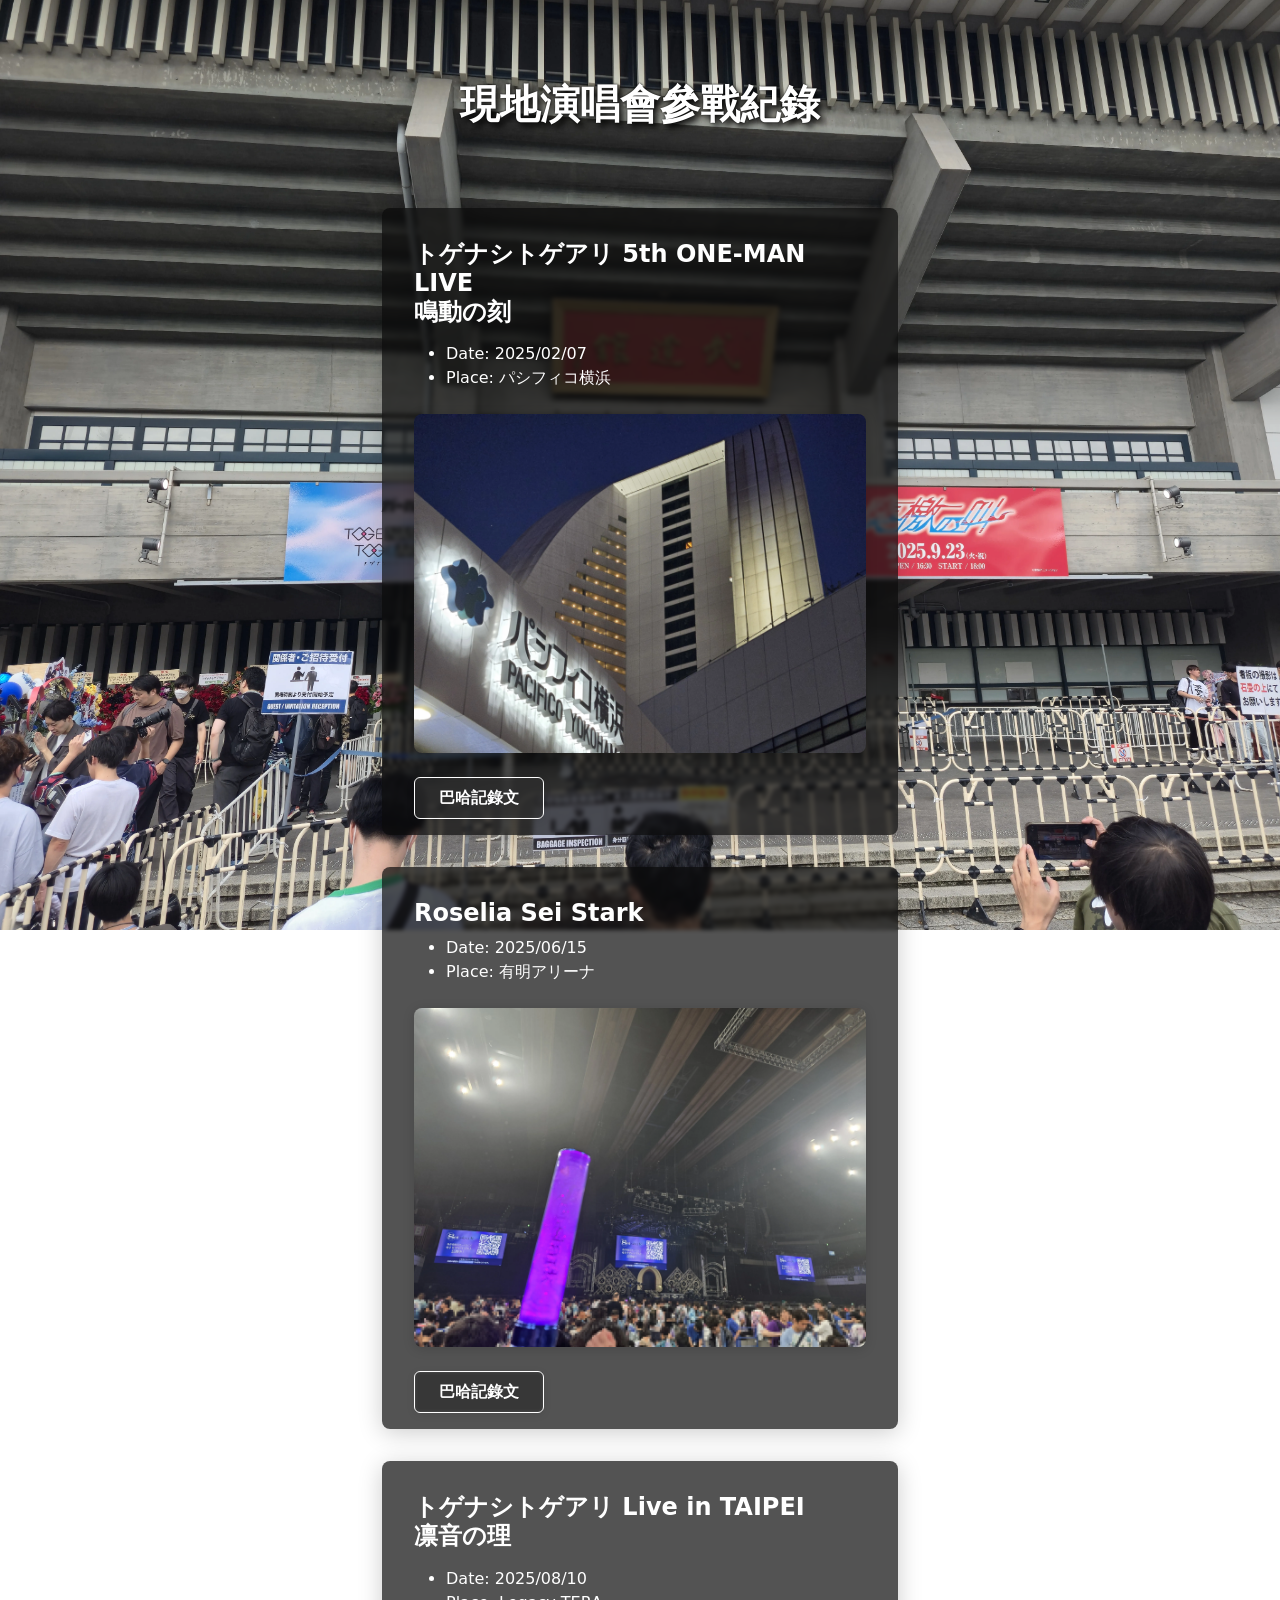
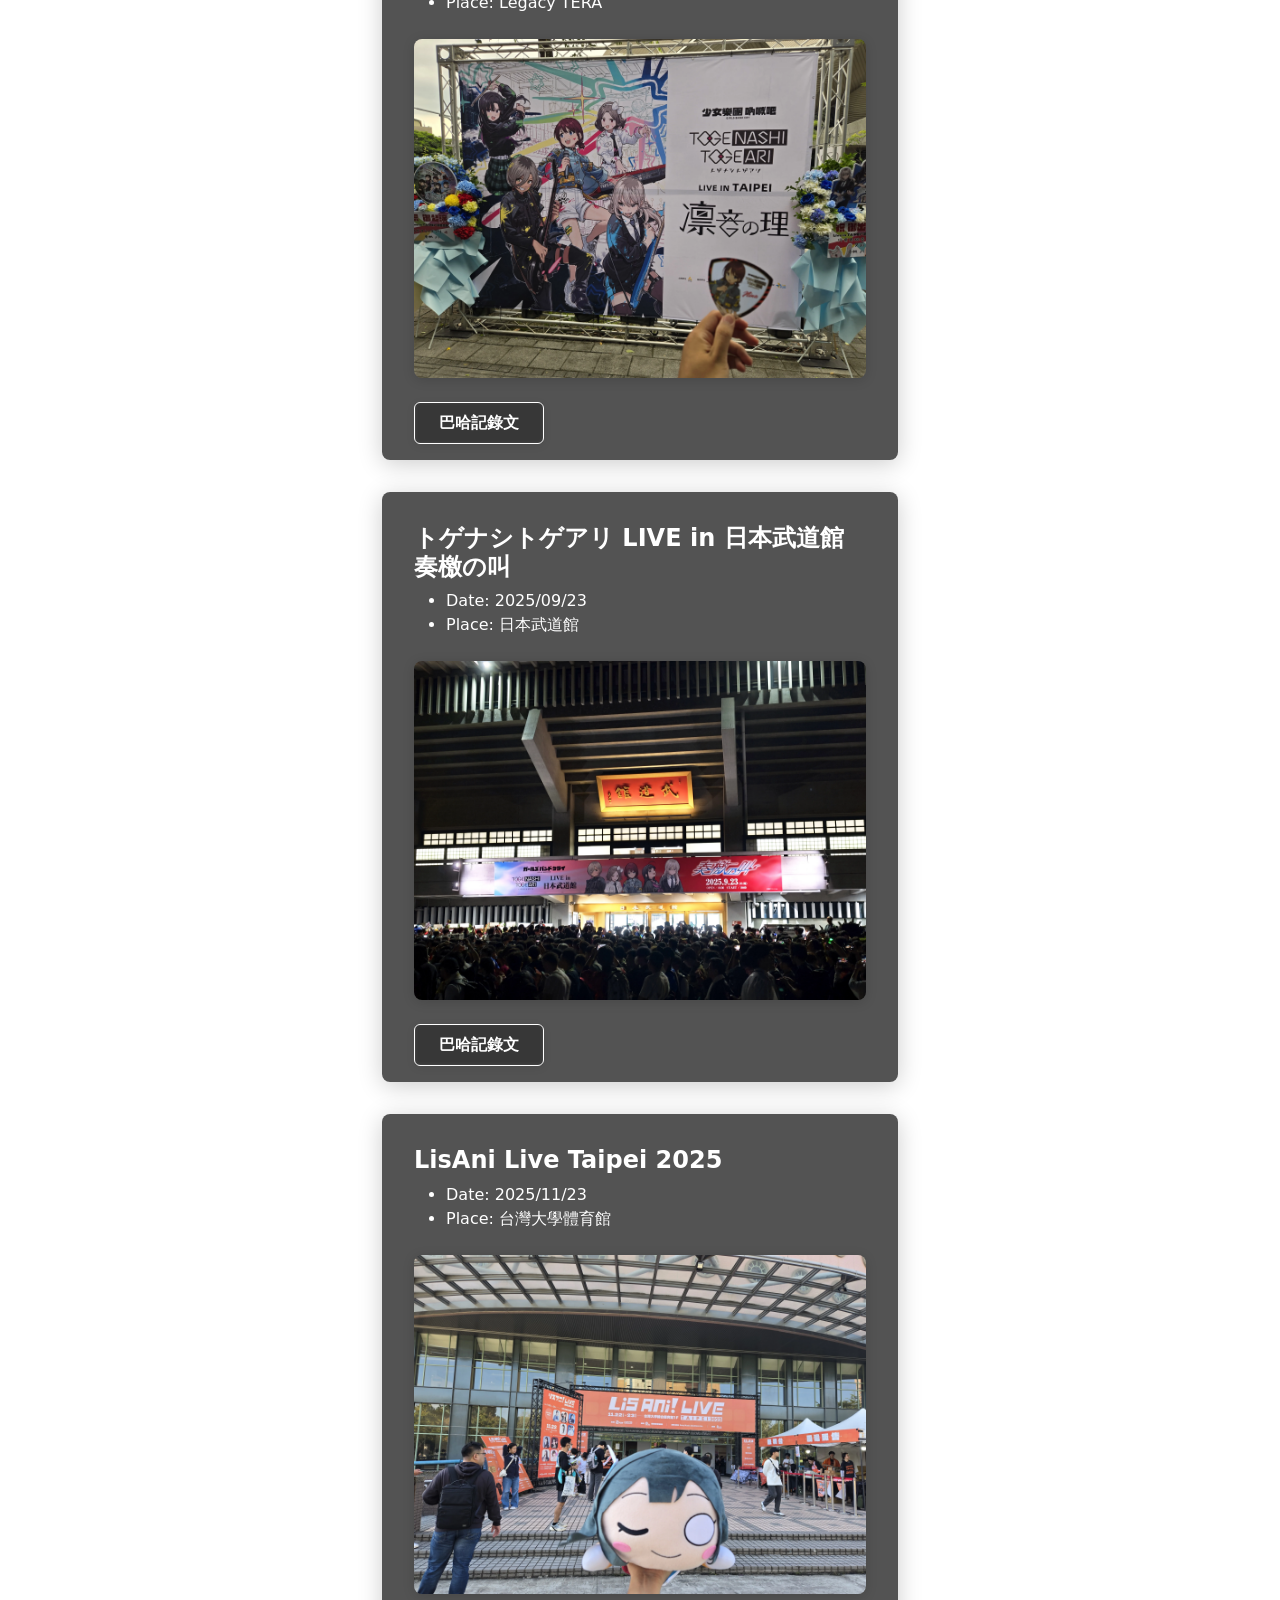
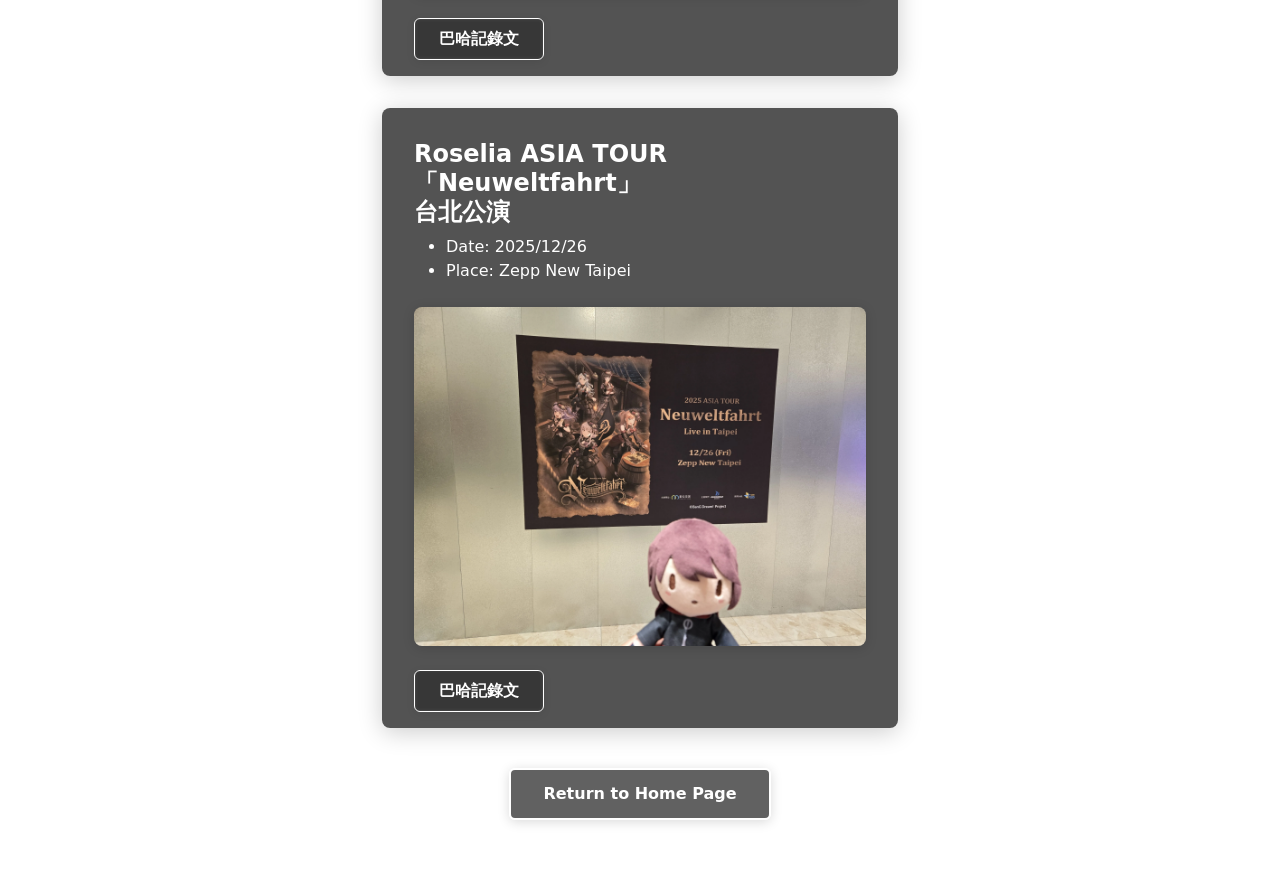
==== docs/live.html @ 4ce4edcc "Update Roselia Live" ====
<!doctype html>
<html lang="zh-Hant">
<head>
  <meta charset="utf-8">
  <meta name="viewport" content="width=device-width, initial-scale=1">
  <title>現地演唱會｜冠位非洲人</title>
  <link href="https://cdn.jsdelivr.net/npm/bootstrap@5.3.3/dist/css/bootstrap.min.css" rel="stylesheet">
  <link rel="stylesheet" href="https://cdn.jsdelivr.net/npm/bootstrap-icons@1.11.3/font/bootstrap-icons.min.css">
  <style>
    body {
      background-image: url('/assets/live_bg.webp');
      background-size: cover;
      background-position: center;
      background-repeat: no-repeat;
      background-attachment: fixed;
      min-height: 100vh;
    }
    .general-block {
      background: rgba(10,10,10,0.7);
      color: #fff;
      border-radius: 0.5rem;
      box-shadow: 0 4px 24px rgba(0,0,0,0.2);
      margin-bottom: 2rem;
      padding: 2rem 2rem 1rem 2rem;
      backdrop-filter: blur(2px);
    }
    .profile-block {
      background: rgba(30,30,30,0);
      color: #fff;
      border-radius: 1.5rem;
      box-shadow: 0 4px 24px rgba(0,0,0,0);
      margin-bottom: 2rem;
      padding: 2rem 1.5rem;
      backdrop-filter: blur(0px);
    }
    .profile-block * {
      font-weight: bold !important;
      text-shadow: 4px 4px 6px #000, 0 0 2px #000;
    }
  </style>
</head>
<body>
  <div class="container py-5" style="max-width: 540px;">
    <!-- Intro Block -->
    <div class="profile-block text-center">
      <h1 class="h1 mb-3">現地演唱會參戰紀錄</h1>
    </div>
    <!-- Activities Block 01 -->
    <div class="general-block">
      <h2 class="h4 fw-bold">トゲナシトゲアリ 5th ONE-MAN LIVE<p>鳴動の刻</p></h2>
      <ul>
        <li>Date: 2025/02/07</li>
        <li>Place: パシフィコ横浜</li>
      </ul>
      <div style="text-align:center; margin: 1.5rem 0;">
        <img src="/assets/live_pics/01.webp" alt="現地照片" style="max-width:100%; border-radius:0.5rem; box-shadow:0 2px 12px rgba(0,0,0,0.15);">
      </div>
      <a href="https://home.gamer.com.tw/artwork.php?sn=6076260" class="btn btn-outline-light" style="background:rgba(255,255,255,0.1);border:1.5px solid #fff;color:#fff;font-weight:bold;backdrop-filter:blur(2px);box-shadow:0 2px 8px rgba(0,0,0,0.08);padding:0.5rem 1.5rem;transition:background 0.2s;">
        巴哈記錄文
      </a>
    </div>
    <!-- Activities Block 02 -->
    <div class="general-block">
      <h2 class="h4 fw-bold">Roselia Sei Stark</h2>
      <ul>
        <li>Date: 2025/06/15</li>
        <li>Place: 有明アリーナ</li>
      </ul>
      <div style="text-align:center; margin: 1.5rem 0;">
        <img src="/assets/live_pics/02.webp" alt="現地照片" style="max-width:100%; border-radius:0.5rem; box-shadow:0 2px 12px rgba(0,0,0,0.15);">
      </div>
      <a href="https://home.gamer.com.tw/artwork.php?sn=6162069" class="btn btn-outline-light" style="background:rgba(255,255,255,0.1);border:1.5px solid #fff;color:#fff;font-weight:bold;backdrop-filter:blur(2px);box-shadow:0 2px 8px rgba(0,0,0,0.08);padding:0.5rem 1.5rem;transition:background 0.2s;">
        巴哈記錄文
      </a>
    </div>
    <!-- Activities Block 03 -->
    <div class="general-block">
      <h2 class="h4 fw-bold">トゲナシトゲアリ Live in TAIPEI<p>凛音の理</p></h2>
      <ul>
        <li>Date: 2025/08/10</li>
        <li>Place: Legacy TERA</li>
      </ul>
      <div style="text-align:center; margin: 1.5rem 0;">
        <img src="/assets/live_pics/03.webp" alt="現地照片" style="max-width:100%; border-radius:0.5rem; box-shadow:0 2px 12px rgba(0,0,0,0.15);">
      </div>
      <a href="https://home.gamer.com.tw/artwork.php?sn=6192282" class="btn btn-outline-light" style="background:rgba(255,255,255,0.1);border:1.5px solid #fff;color:#fff;font-weight:bold;backdrop-filter:blur(2px);box-shadow:0 2px 8px rgba(0,0,0,0.08);padding:0.5rem 1.5rem;transition:background 0.2s;">
        巴哈記錄文
      </a>
    </div>
    <!-- Activities Block 04 -->
    <div class="general-block">
      <h2 class="h4 fw-bold">トゲナシトゲアリ LIVE in 日本武道館<br>奏檄の叫</h2>
      <ul>
        <li>Date: 2025/09/23</li>
        <li>Place: 日本武道館</li>
      </ul>
      <div style="text-align:center; margin: 1.5rem 0;">
        <img src="/assets/live_pics/04_2.webp" alt="現地照片" style="max-width:100%; border-radius:0.5rem; box-shadow:0 2px 12px rgba(0,0,0,0.15);">
      </div>
      <a href="https://home.gamer.com.tw/artwork.php?sn=6216507" class="btn btn-outline-light" style="background:rgba(255,255,255,0.1);border:1.5px solid #fff;color:#fff;font-weight:bold;backdrop-filter:blur(2px);box-shadow:0 2px 8px rgba(0,0,0,0.08);padding:0.5rem 1.5rem;transition:background 0.2s;">
        巴哈記錄文
      </a>
    </div>
    <!-- Activities Block 05 -->
    <div class="general-block">
      <h2 class="h4 fw-bold">LisAni Live Taipei 2025</h2>
      <ul>
        <li>Date: 2025/11/23</li>
        <li>Place: 台灣大學體育館</li>
      </ul>
      <div style="text-align:center; margin: 1.5rem 0;">
        <img src="/assets/live_pics/05.webp" alt="現地照片" style="max-width:100%; border-radius:0.5rem; box-shadow:0 2px 12px rgba(0,0,0,0.15);">
      </div>
      <a href="https://home.gamer.com.tw/artwork.php?sn=6246304" class="btn btn-outline-light" style="background:rgba(255,255,255,0.1);border:1.5px solid #fff;color:#fff;font-weight:bold;backdrop-filter:blur(2px);box-shadow:0 2px 8px rgba(0,0,0,0.08);padding:0.5rem 1.5rem;transition:background 0.2s;">
        巴哈記錄文
      </a>
    </div>
    <!-- Activities Block 06 -->
    <div class="general-block">
      <h2 class="h4 fw-bold">Roselia ASIA TOUR「Neuweltfahrt」<br>台北公演</h2>
      <ul>
        <li>Date: 2025/12/26</li>
        <li>Place: Zepp New Taipei</li>
      </ul>
      <div style="text-align:center; margin: 1.5rem 0;">
        <img src="/assets/live_pics/06.webp" alt="現地照片" style="max-width:100%; border-radius:0.5rem; box-shadow:0 2px 12px rgba(0,0,0,0.15);">
      </div>
      <a href="https://home.gamer.com.tw/artwork.php?sn=6263611" class="btn btn-outline-light" style="background:rgba(255,255,255,0.1);border:1.5px solid #fff;color:#fff;font-weight:bold;backdrop-filter:blur(2px);box-shadow:0 2px 8px rgba(0,0,0,0.08);padding:0.5rem 1.5rem;transition:background 0.2s;">
        巴哈記錄文
      </a>
    </div>
  <div style="width:100%;display:flex;justify-content:center;margin:2.5rem 0 1.5rem 0;">
    <a href="/index.html" class="btn btn-outline-light fw-bold" style="background:rgba(30,30,30,0.7);border:2px solid #fff;color:#fff;padding:0.75rem 2rem;box-shadow:0 2px 12px rgba(0,0,0,0.15);backdrop-filter:blur(2px);">
      Return to Home Page
    </a>
  </div>
  <script src="https://cdn.jsdelivr.net/npm/bootstrap@5.3.3/dist/js/bootstrap.bundle.min.js"></script>
  <script>
    document.getElementById('y').textContent=new Date().getFullYear()
  </script>
</body>
</html>
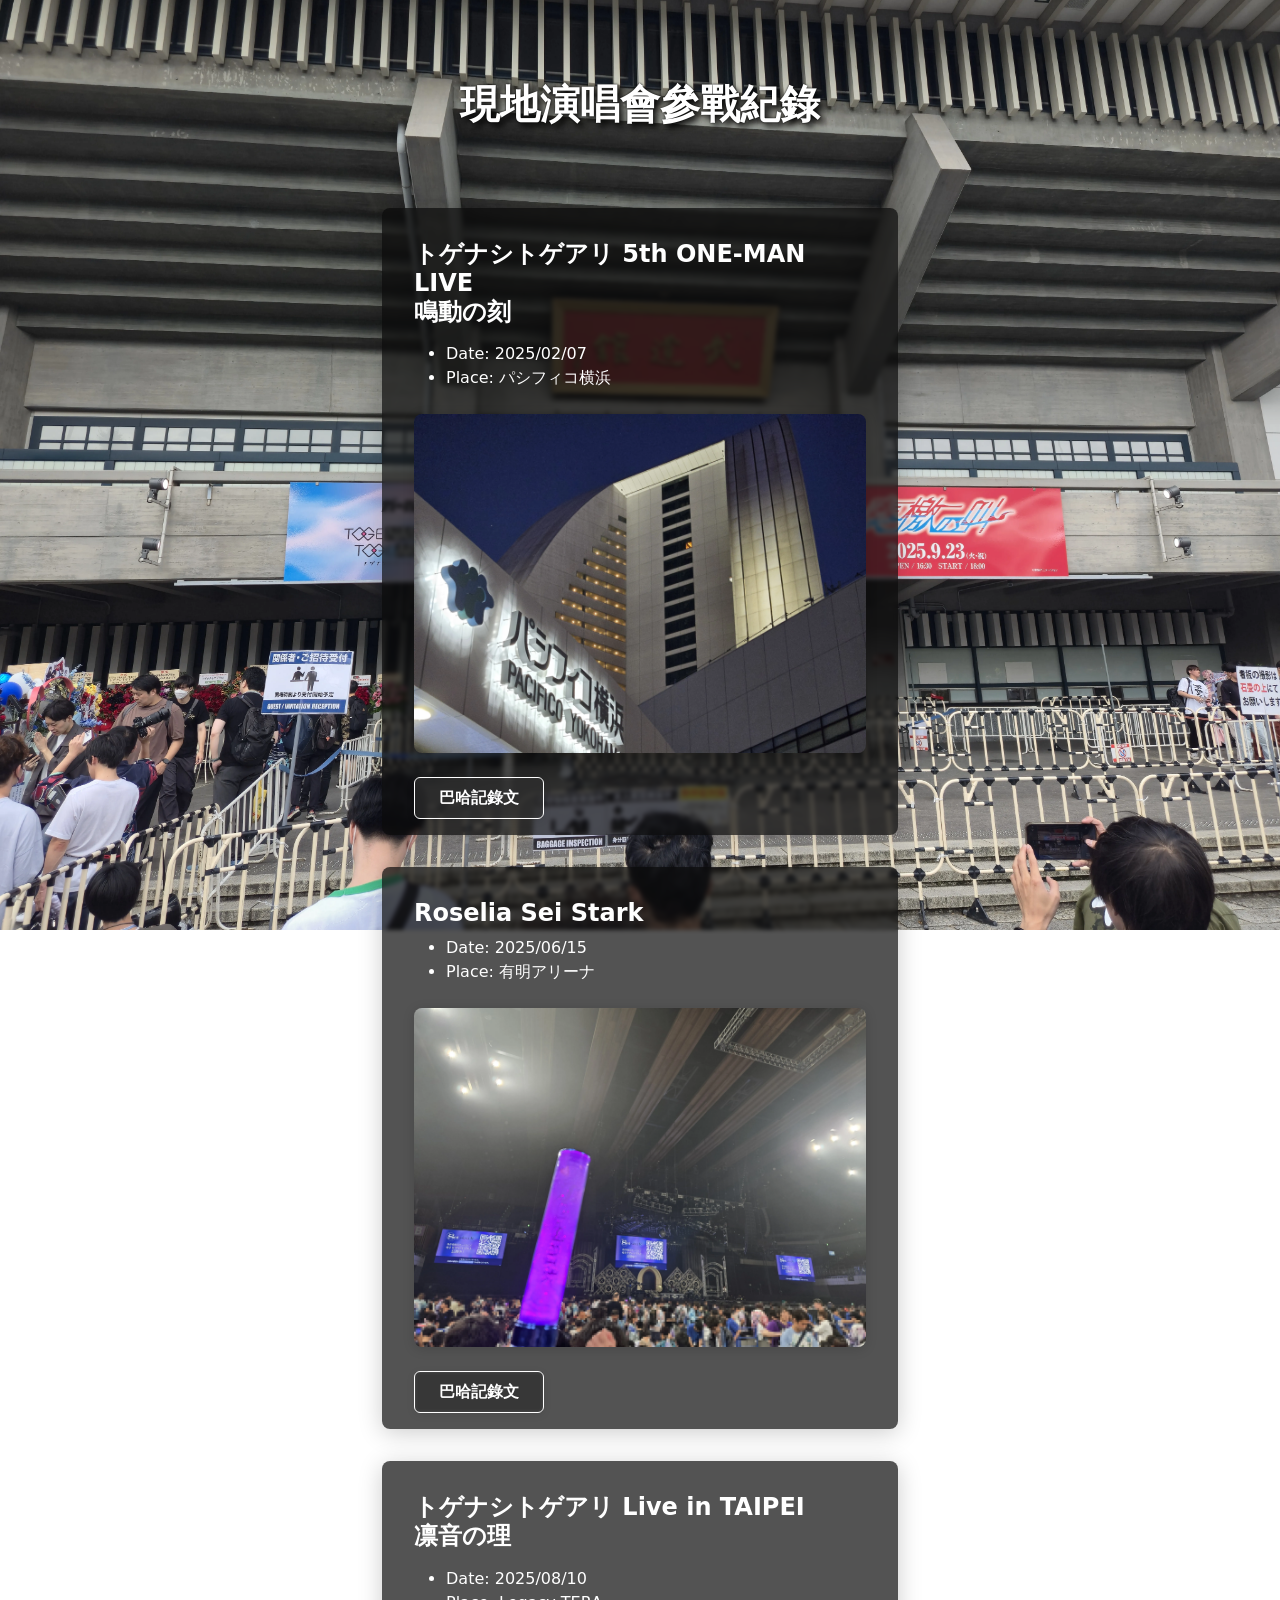
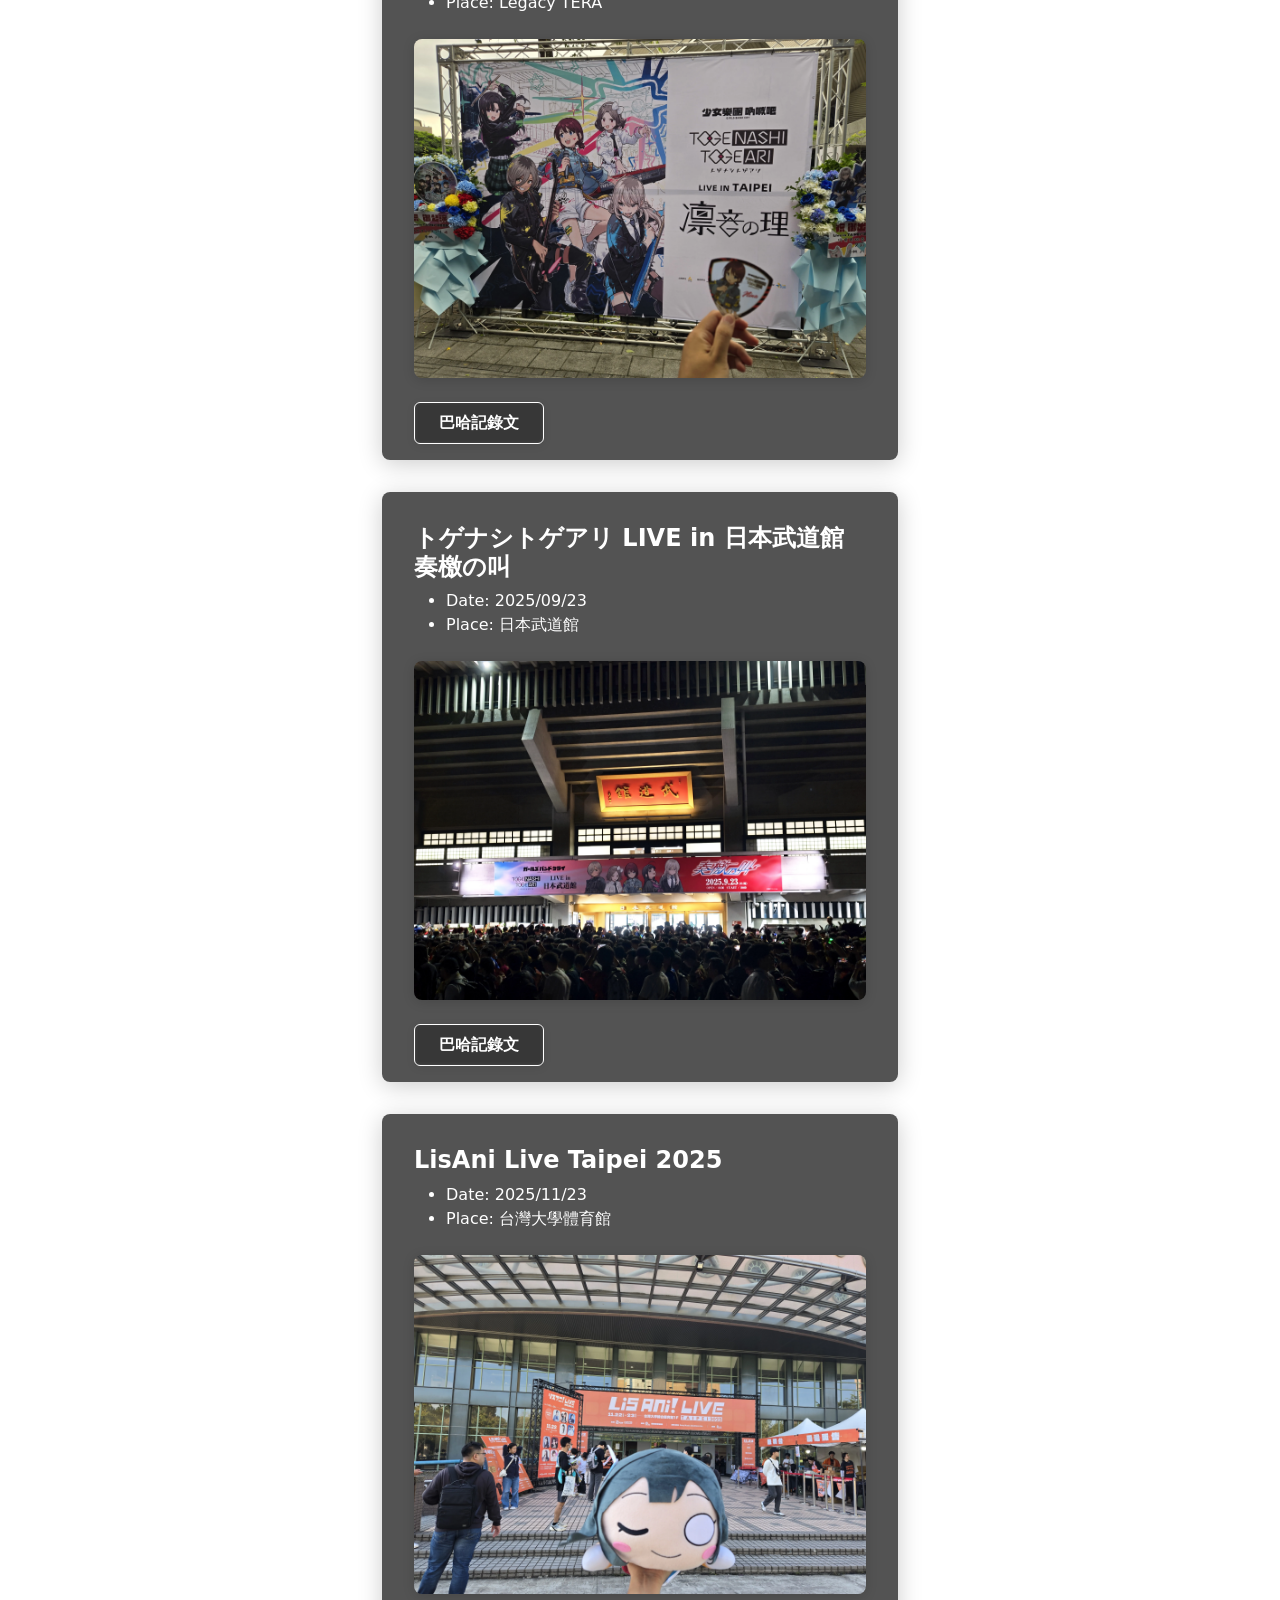
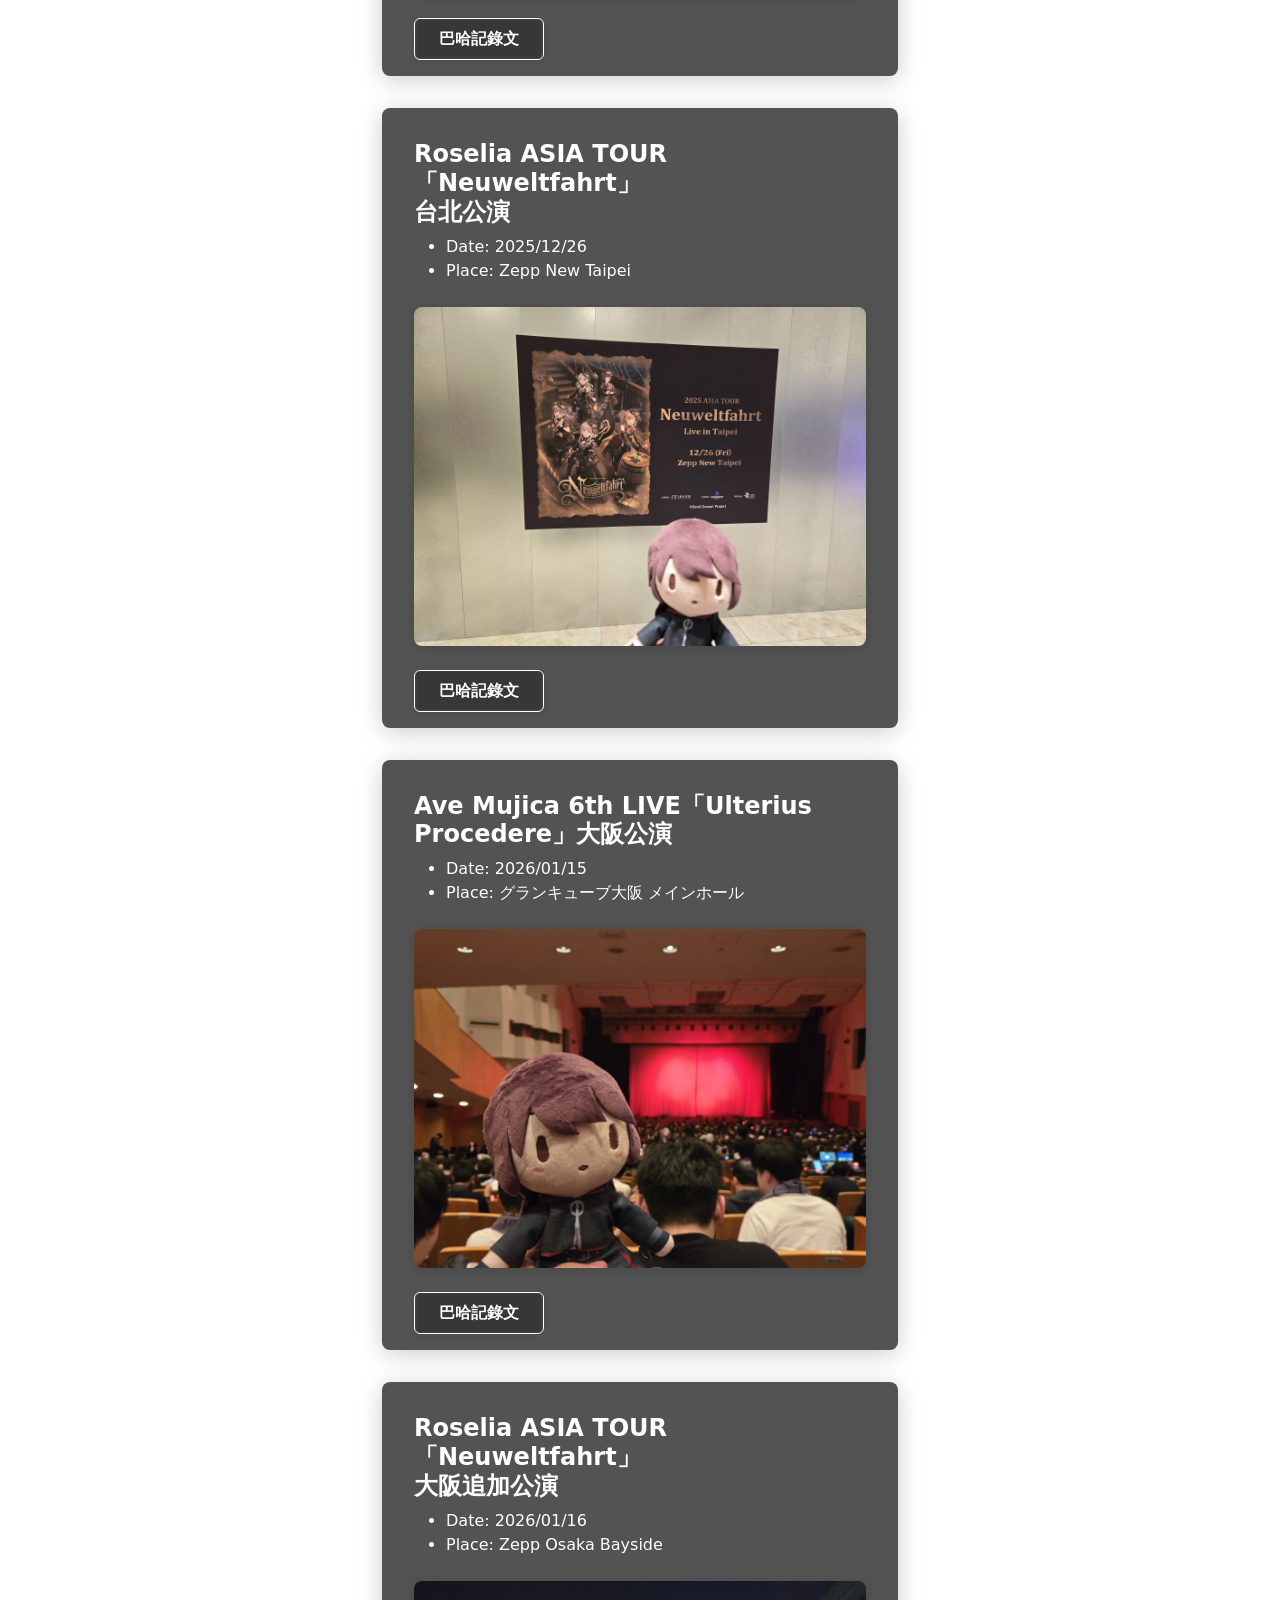
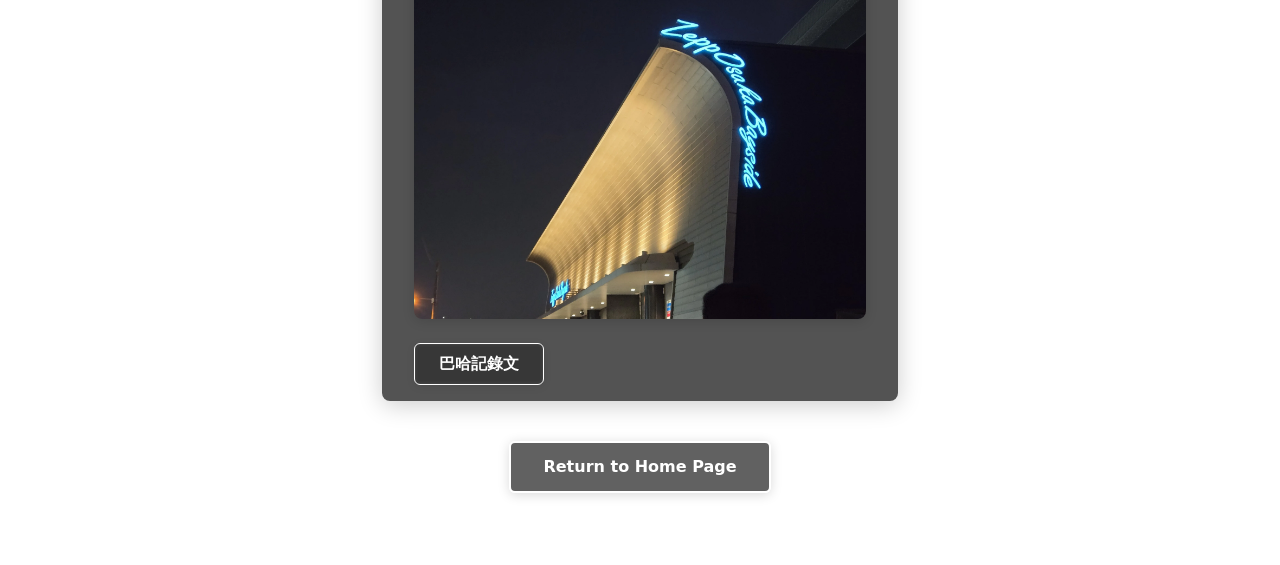
==== commit f3ac2d03: "Upload Lives" ====
--- a/docs/live.html
+++ b/docs/live.html
@@ -129,6 +129,34 @@
         巴哈記錄文
       </a>
     </div>
+    <!-- Activities Block 07 -->
+    <div class="general-block">
+      <h2 class="h4 fw-bold">Ave Mujica 6th LIVE「Ulterius Procedere」大阪公演</h2>
+      <ul>
+        <li>Date: 2026/01/15</li>
+        <li>Place: グランキューブ大阪 メインホール</li>
+      </ul>
+      <div style="text-align:center; margin: 1.5rem 0;">
+        <img src="/assets/live_pics/07.webp" alt="現地照片" style="max-width:100%; border-radius:0.5rem; box-shadow:0 2px 12px rgba(0,0,0,0.15);">
+      </div>
+      <a href="https://home.gamer.com.tw/artwork.php?sn=6276551" class="btn btn-outline-light" style="background:rgba(255,255,255,0.1);border:1.5px solid #fff;color:#fff;font-weight:bold;backdrop-filter:blur(2px);box-shadow:0 2px 8px rgba(0,0,0,0.08);padding:0.5rem 1.5rem;transition:background 0.2s;">
+        巴哈記錄文
+      </a>
+    </div>
+    <!-- Activities Block 08 -->
+    <div class="general-block">
+      <h2 class="h4 fw-bold">Roselia ASIA TOUR「Neuweltfahrt」<br>大阪追加公演</h2>
+      <ul>
+        <li>Date: 2026/01/16</li>
+        <li>Place: Zepp Osaka Bayside</li>
+      </ul>
+      <div style="text-align:center; margin: 1.5rem 0;">
+        <img src="/assets/live_pics/08.webp" alt="現地照片" style="max-width:100%; border-radius:0.5rem; box-shadow:0 2px 12px rgba(0,0,0,0.15);">
+      </div>
+      <a href="https://home.gamer.com.tw/artwork.php?sn=6277284" class="btn btn-outline-light" style="background:rgba(255,255,255,0.1);border:1.5px solid #fff;color:#fff;font-weight:bold;backdrop-filter:blur(2px);box-shadow:0 2px 8px rgba(0,0,0,0.08);padding:0.5rem 1.5rem;transition:background 0.2s;">
+        巴哈記錄文
+      </a>
+    </div>
   <div style="width:100%;display:flex;justify-content:center;margin:2.5rem 0 1.5rem 0;">
     <a href="/index.html" class="btn btn-outline-light fw-bold" style="background:rgba(30,30,30,0.7);border:2px solid #fff;color:#fff;padding:0.75rem 2rem;box-shadow:0 2px 12px rgba(0,0,0,0.15);backdrop-filter:blur(2px);">
       Return to Home Page
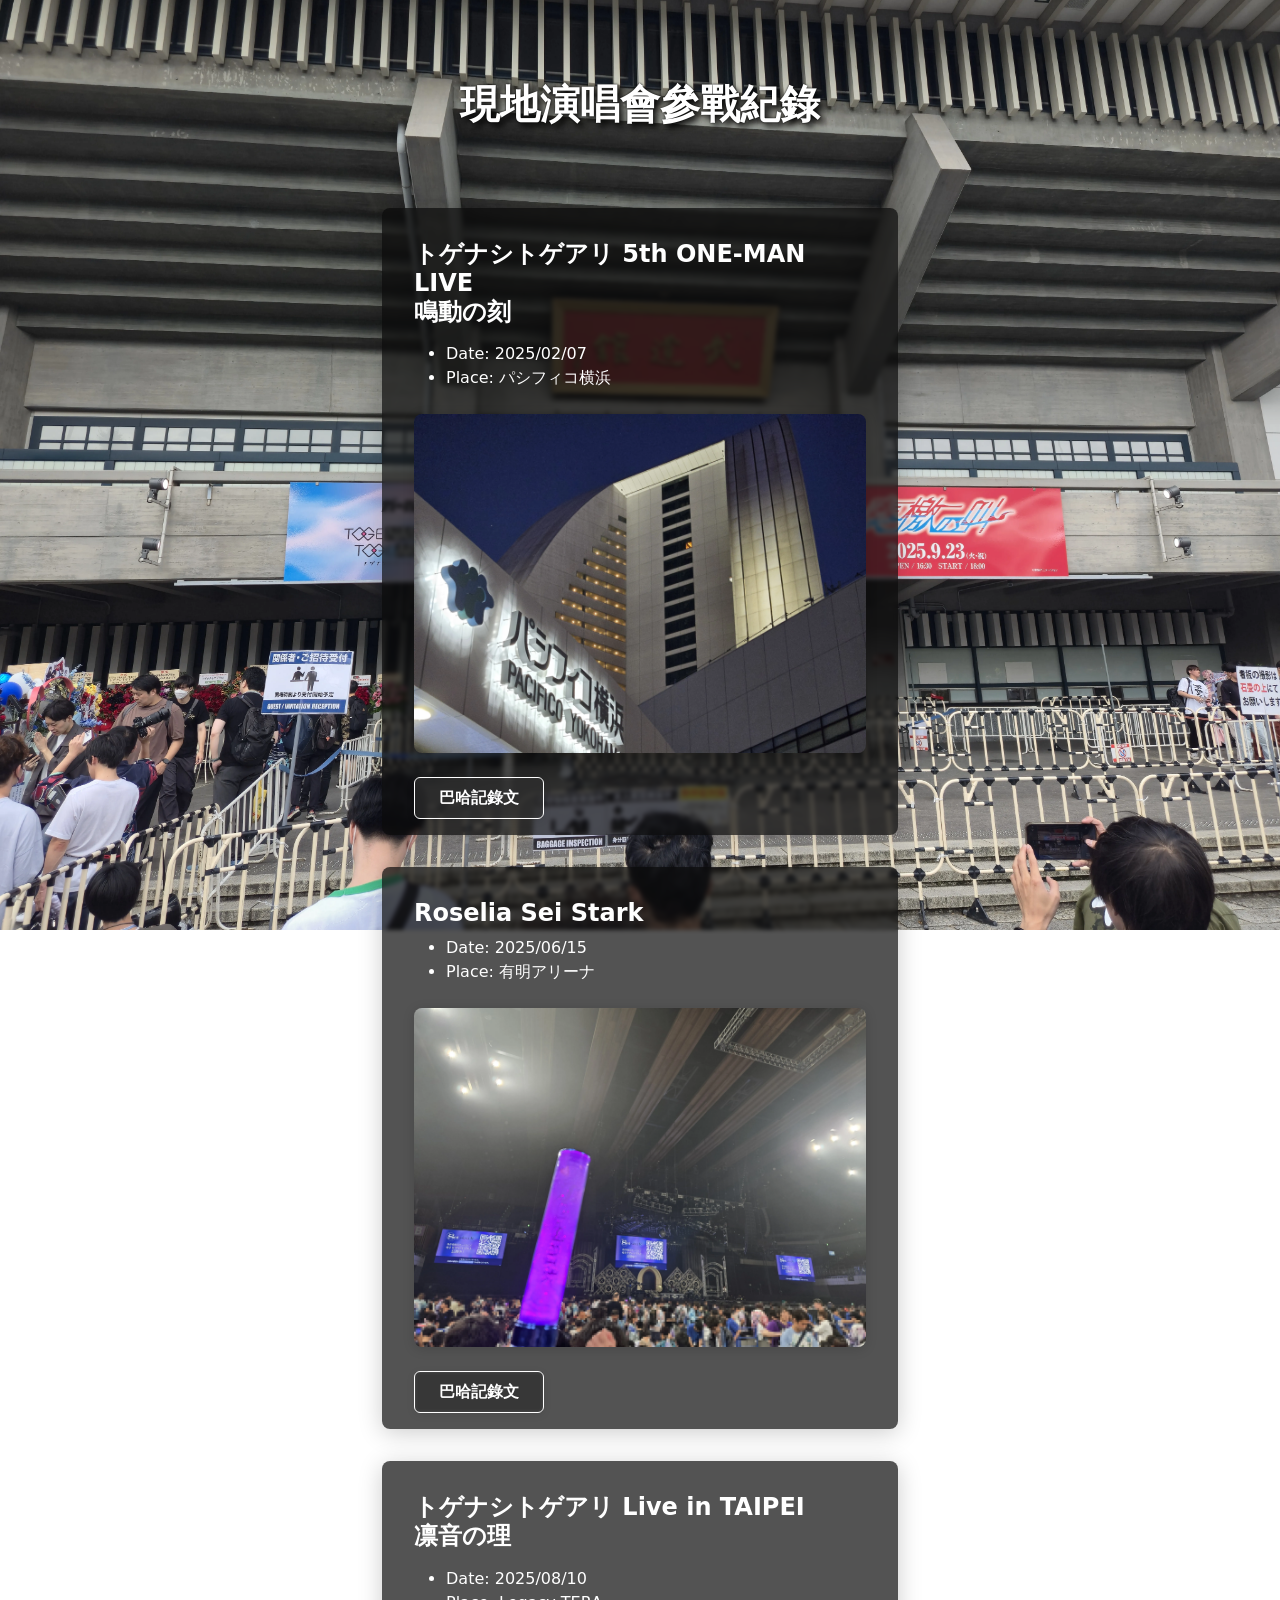
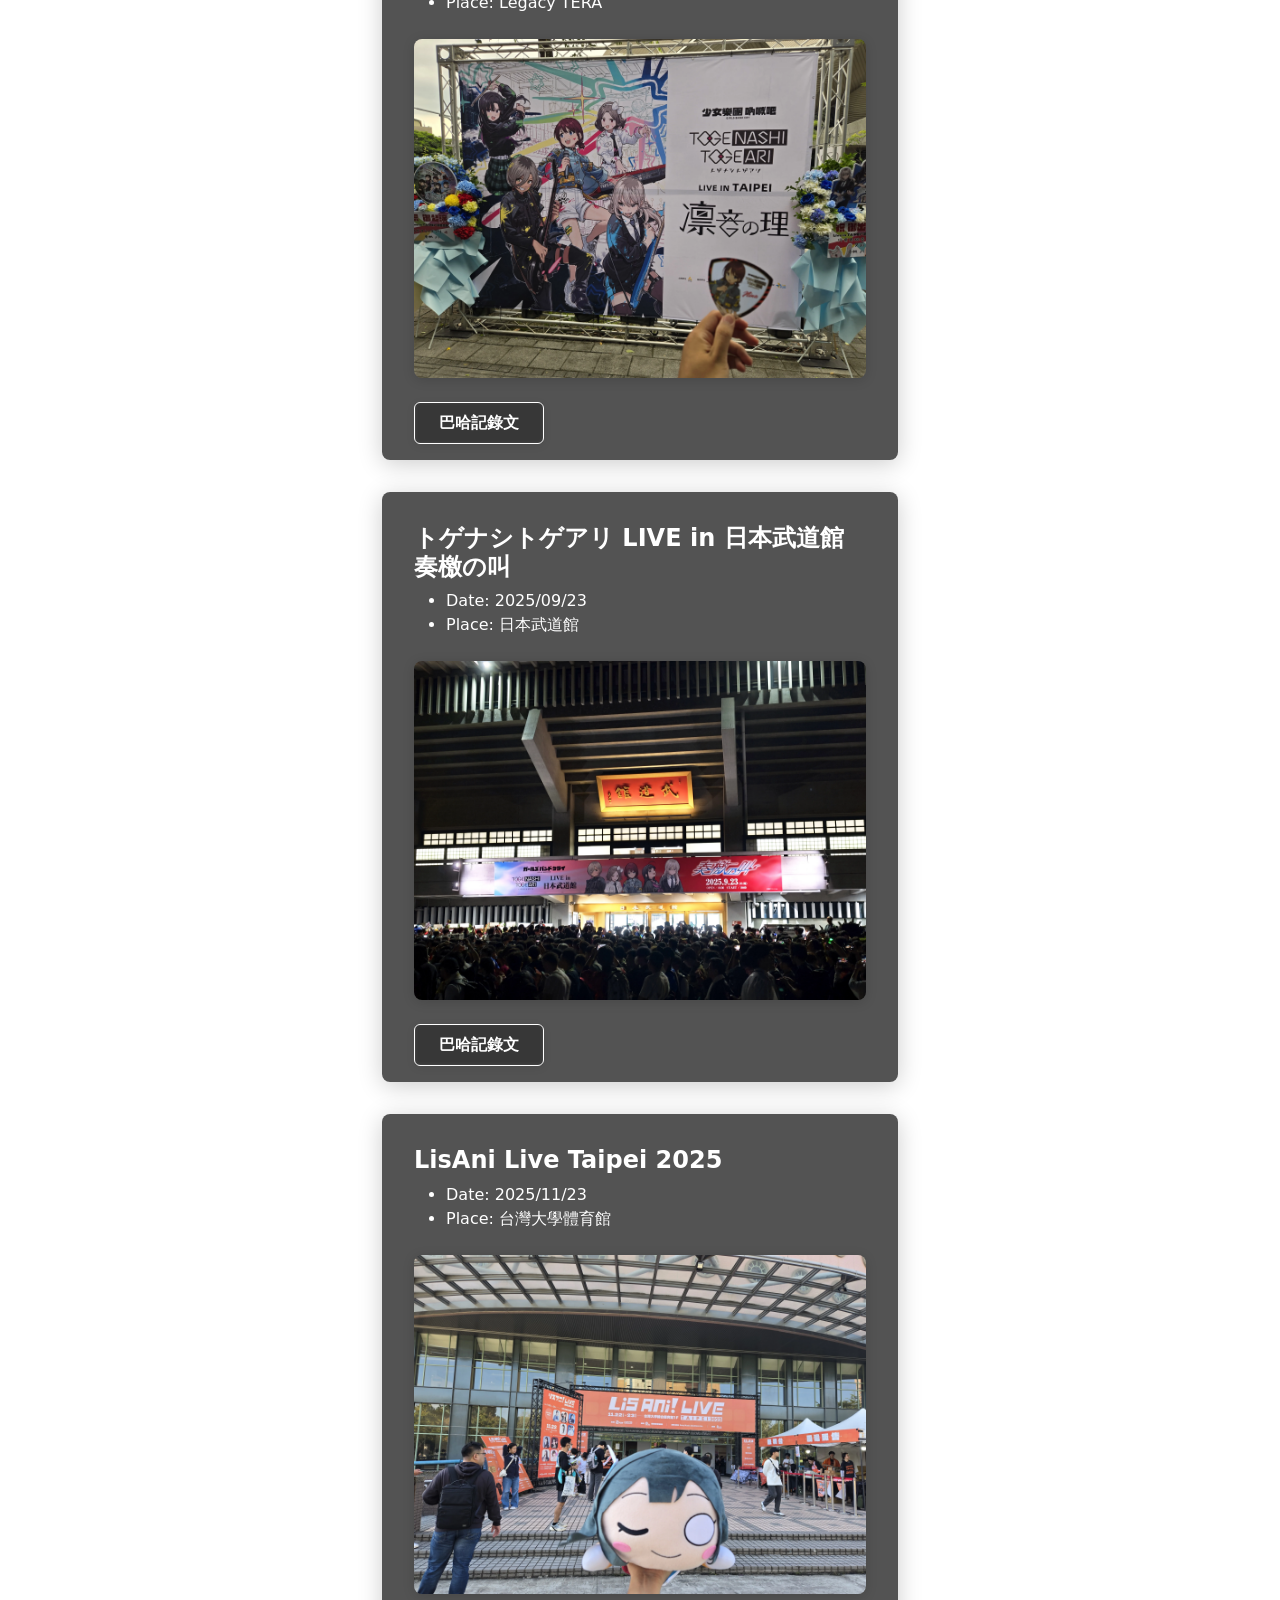
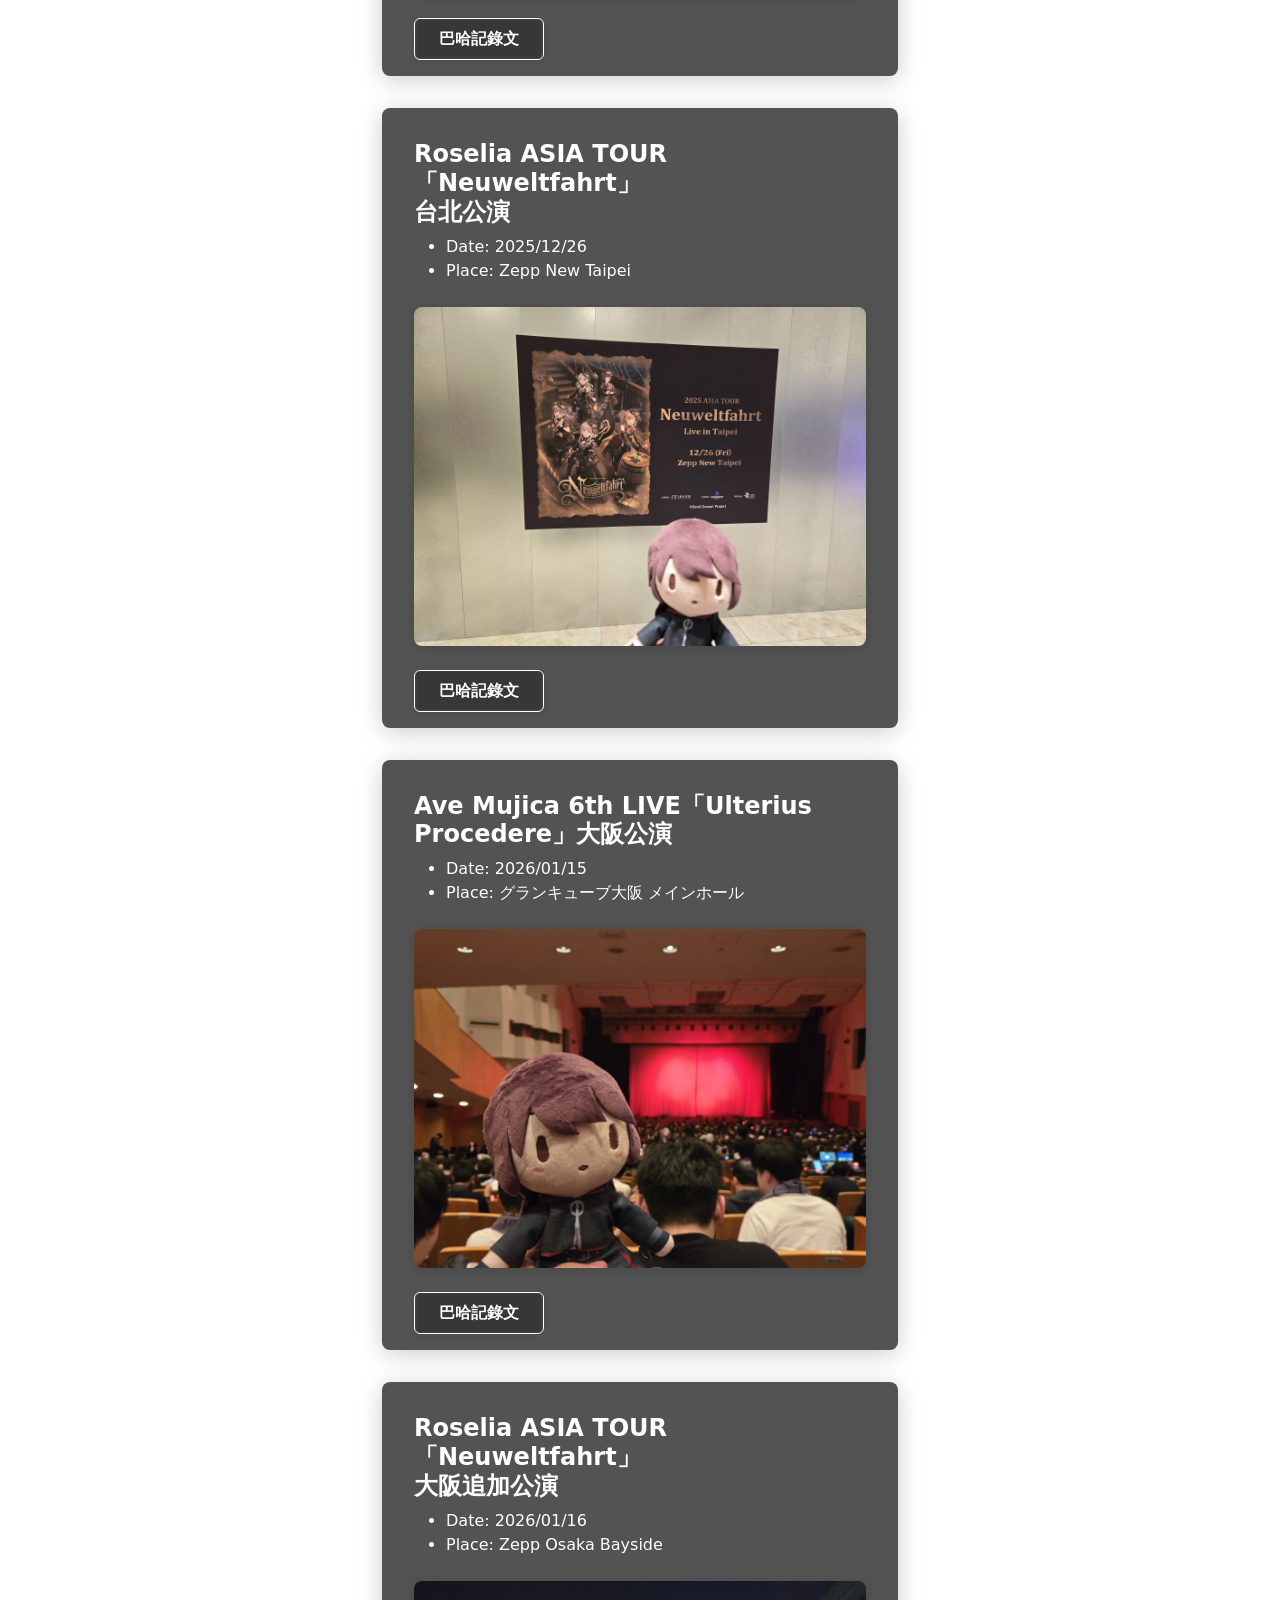
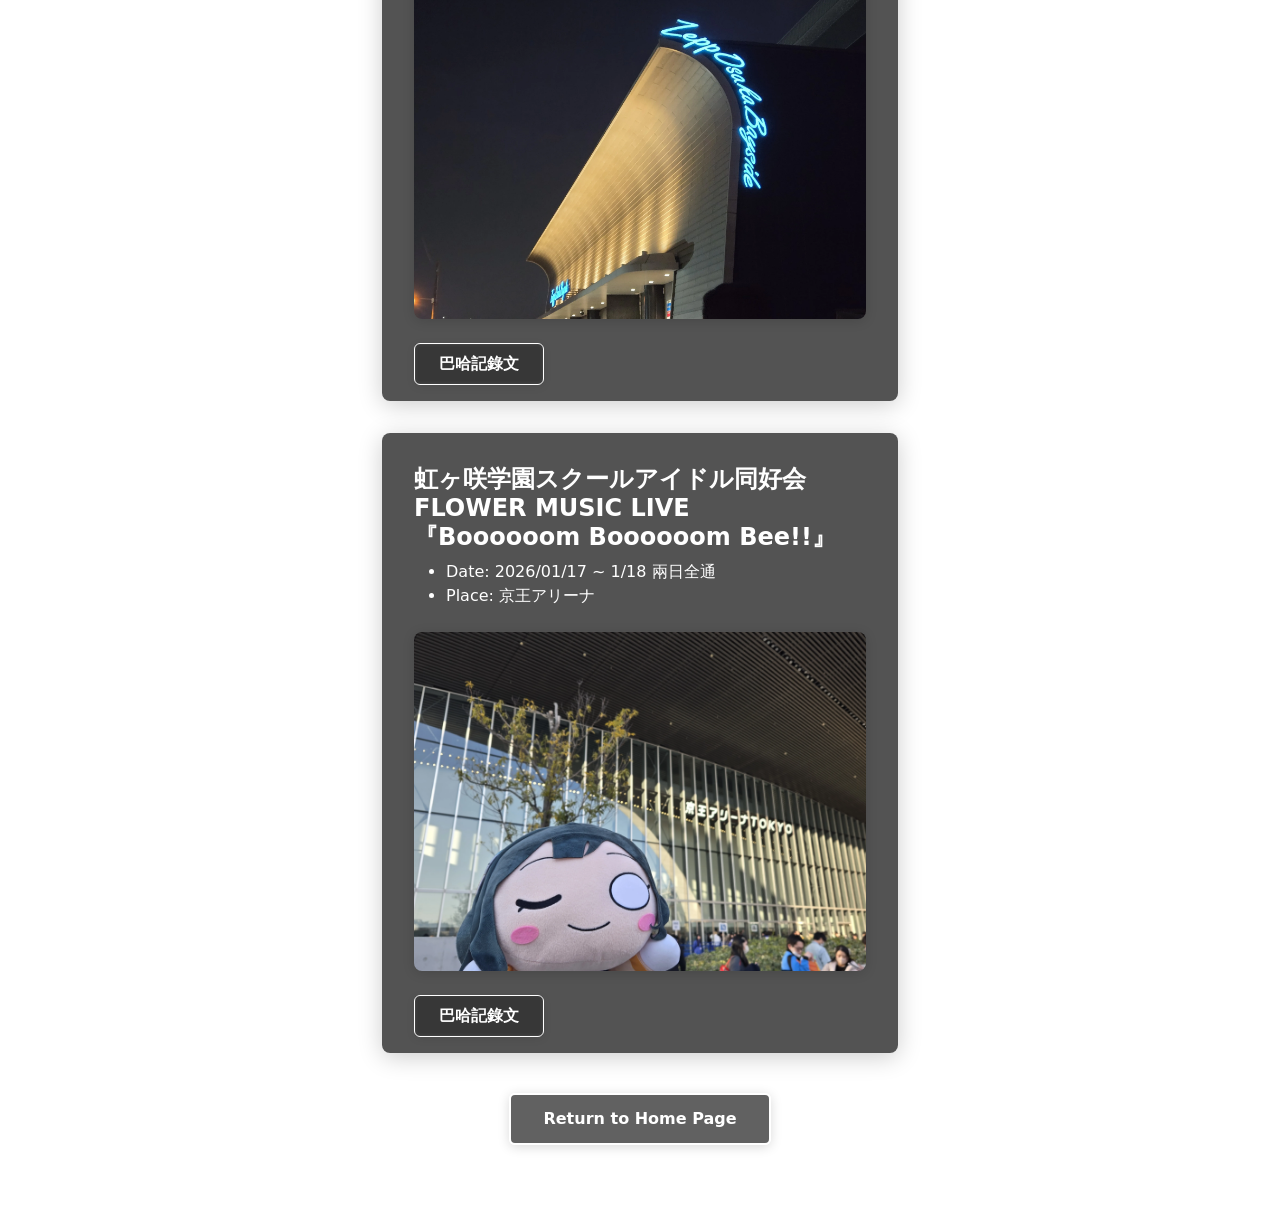
==== commit cd8685a1: "Add Live" ====
--- a/docs/live.html
+++ b/docs/live.html
@@ -157,6 +157,20 @@
         巴哈記錄文
       </a>
     </div>
+    <!-- Activities Block 09 -->
+    <div class="general-block">
+      <h2 class="h4 fw-bold">虹ヶ咲学園スクールアイドル同好会<br>FLOWER MUSIC LIVE<br>『Boooooom Boooooom Bee!!』</h2>
+      <ul>
+        <li>Date: 2026/01/17 ~ 1/18 兩日全通</li>
+        <li>Place: 京王アリーナ</li>
+      </ul>
+      <div style="text-align:center; margin: 1.5rem 0;">
+        <img src="/assets/live_pics/09.webp" alt="現地照片" style="max-width:100%; border-radius:0.5rem; box-shadow:0 2px 12px rgba(0,0,0,0.15);">
+      </div>
+      <a href="https://home.gamer.com.tw/artwork.php?sn=6280242" class="btn btn-outline-light" style="background:rgba(255,255,255,0.1);border:1.5px solid #fff;color:#fff;font-weight:bold;backdrop-filter:blur(2px);box-shadow:0 2px 8px rgba(0,0,0,0.08);padding:0.5rem 1.5rem;transition:background 0.2s;">
+        巴哈記錄文
+      </a>
+    </div>
   <div style="width:100%;display:flex;justify-content:center;margin:2.5rem 0 1.5rem 0;">
     <a href="/index.html" class="btn btn-outline-light fw-bold" style="background:rgba(30,30,30,0.7);border:2px solid #fff;color:#fff;padding:0.75rem 2rem;box-shadow:0 2px 12px rgba(0,0,0,0.15);backdrop-filter:blur(2px);">
       Return to Home Page
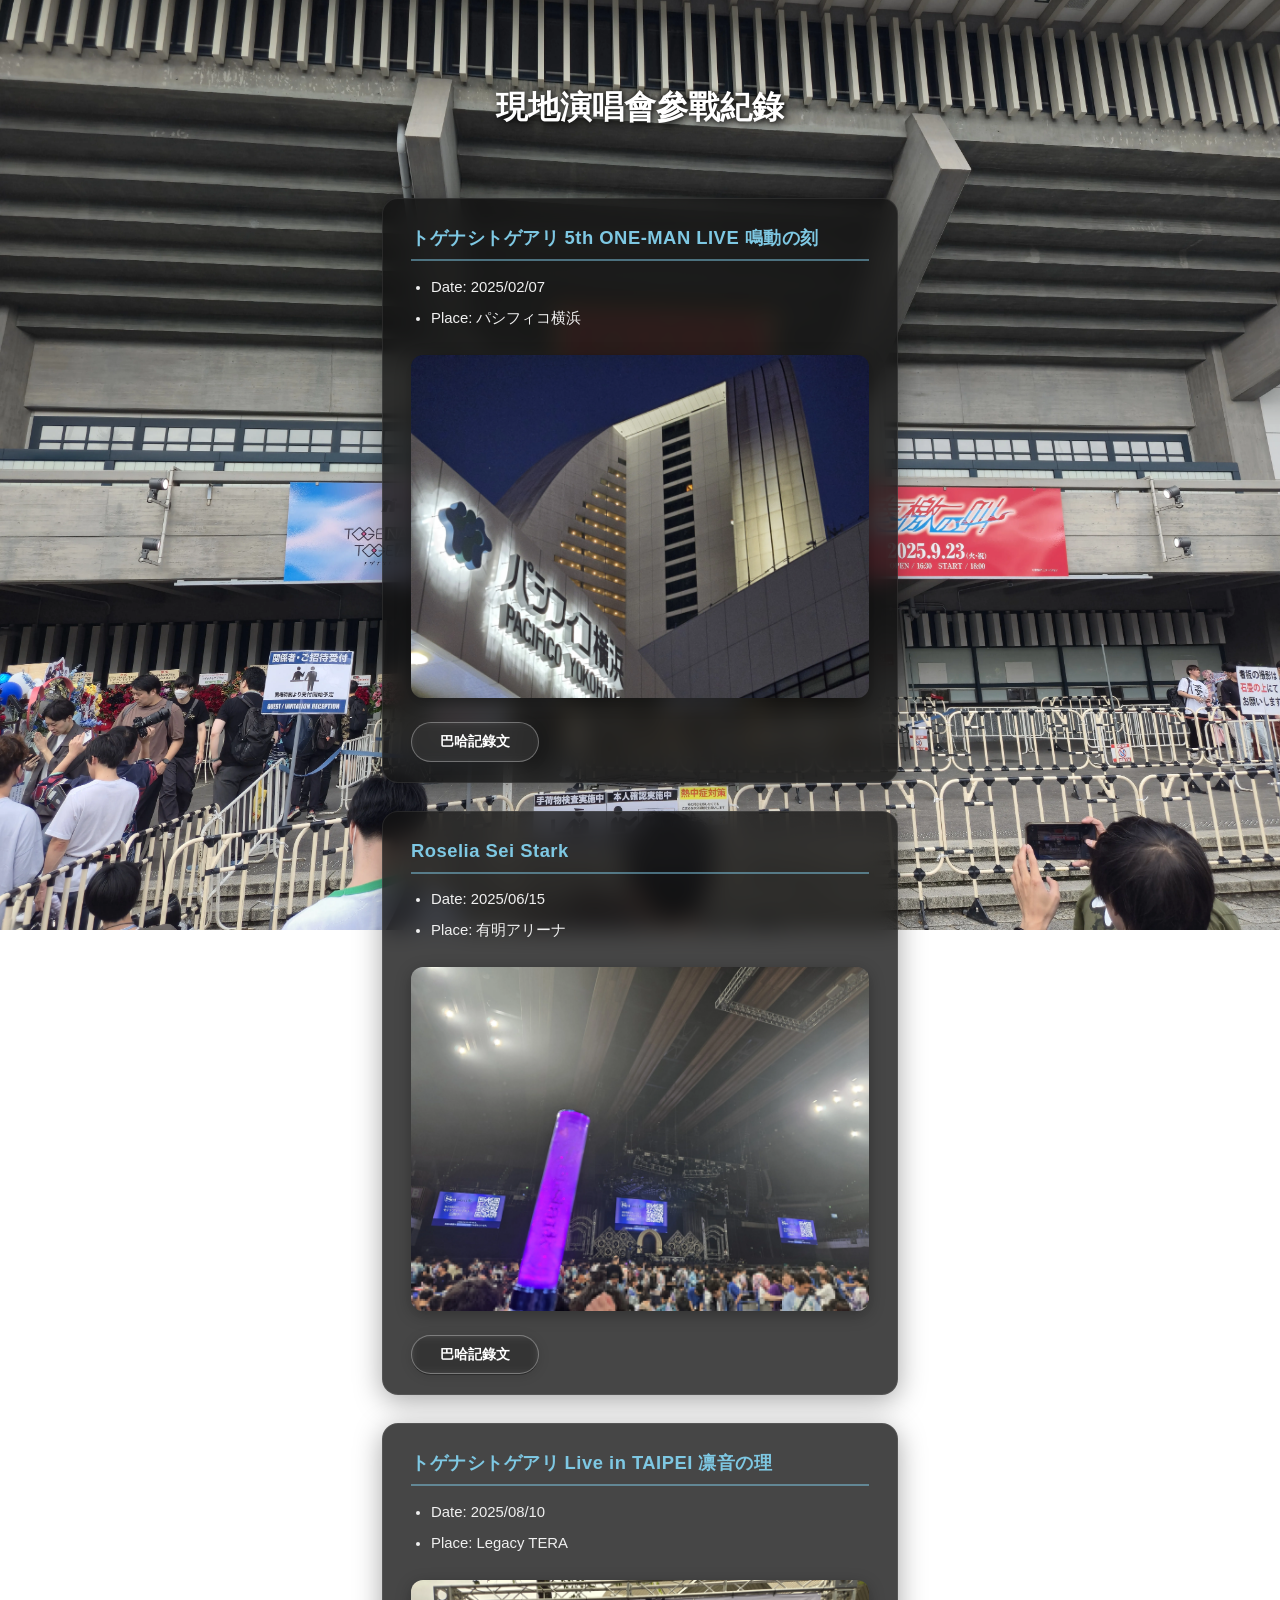
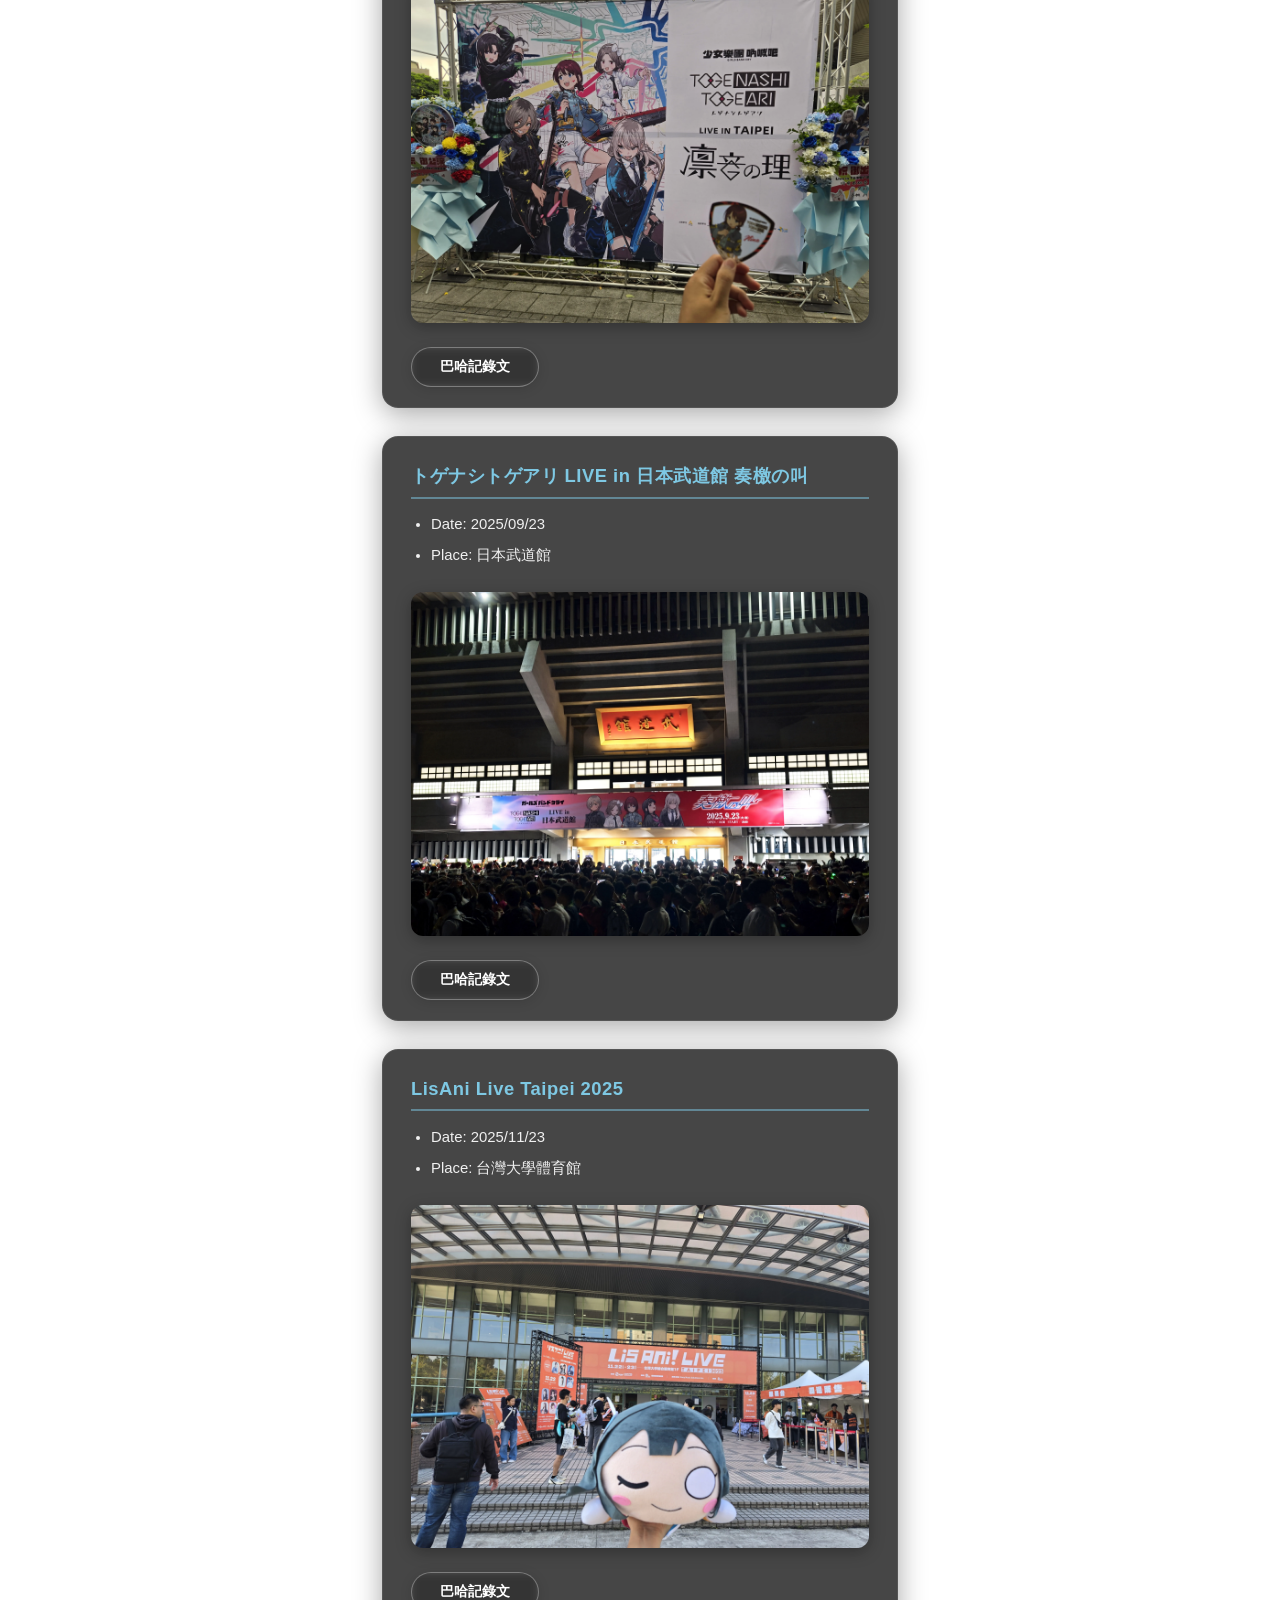
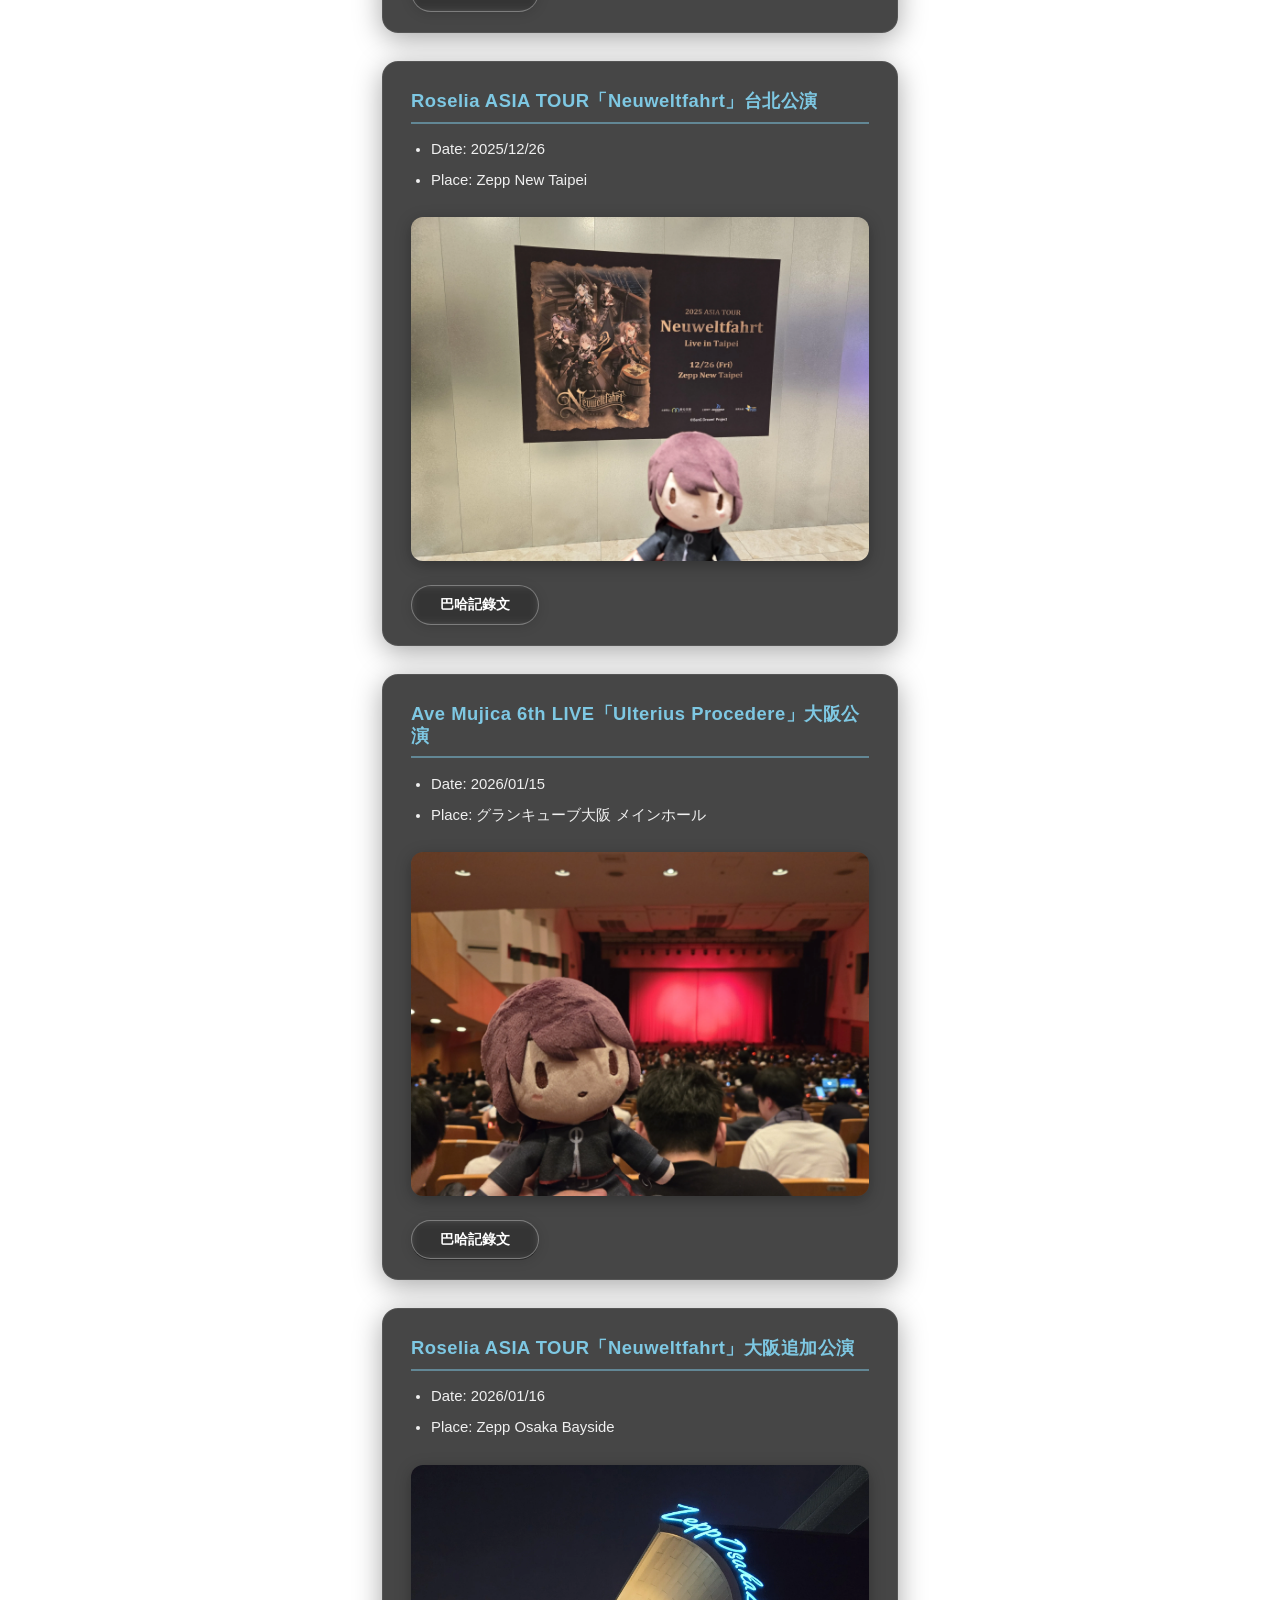
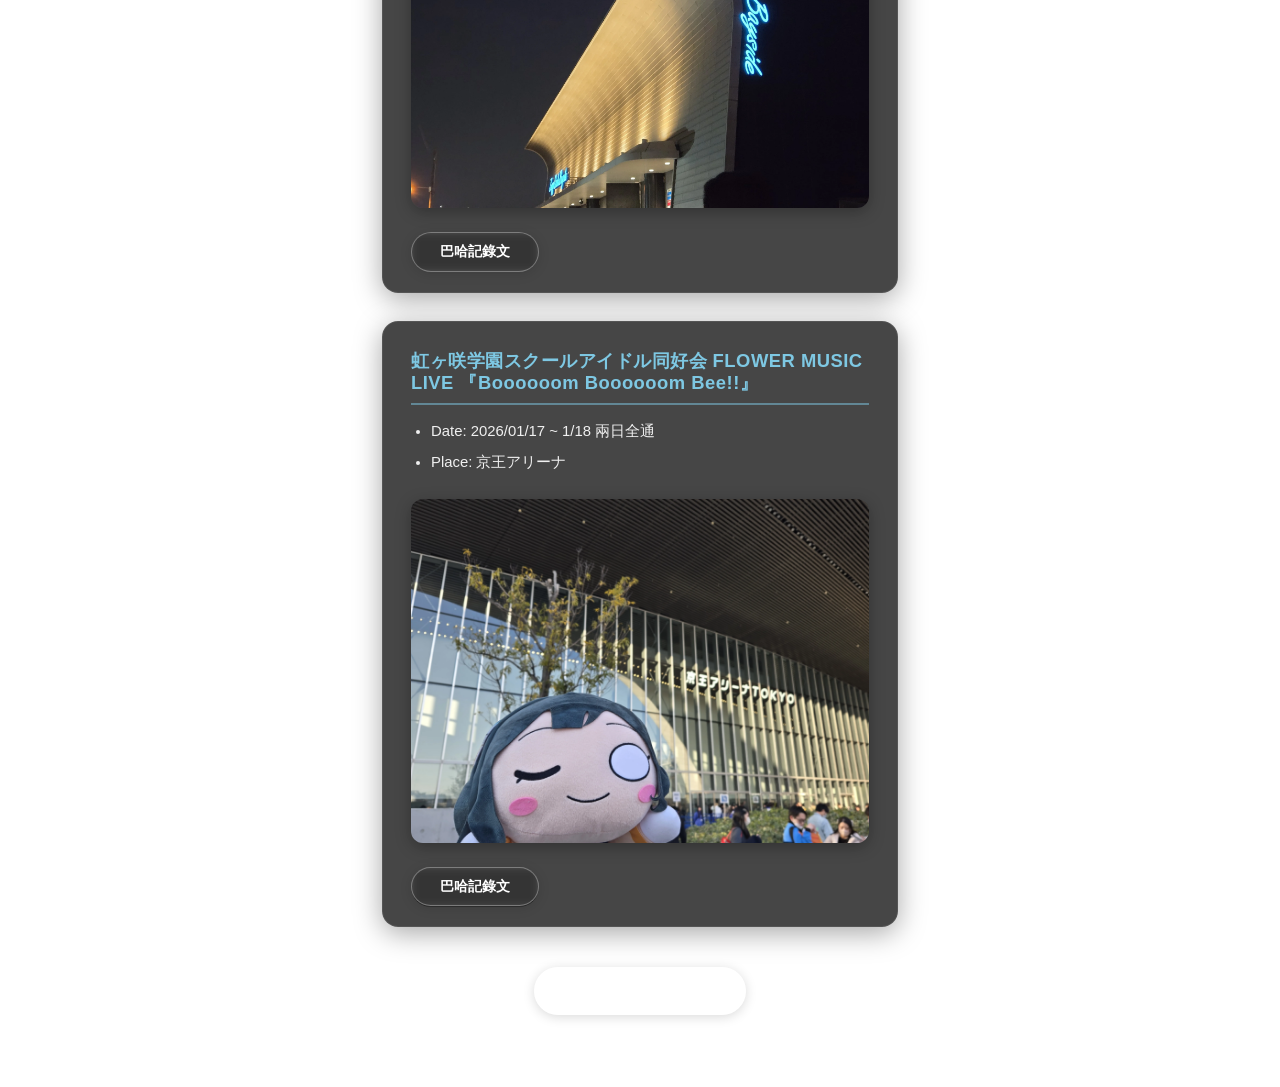
==== commit fbbe4b1b: "Update Template" ====
--- a/docs/live.html
+++ b/docs/live.html
@@ -14,28 +14,89 @@
       background-repeat: no-repeat;
       background-attachment: fixed;
       min-height: 100vh;
-    }
+      font-family: 'Segoe UI', 'Noto Sans TC', 'Helvetica Neue', Arial, sans-serif;
+      line-height: 1.8;
+    }
+    /* ── Card blocks ── */
     .general-block {
-      background: rgba(10,10,10,0.7);
-      color: #fff;
-      border-radius: 0.5rem;
-      box-shadow: 0 4px 24px rgba(0,0,0,0.2);
-      margin-bottom: 2rem;
-      padding: 2rem 2rem 1rem 2rem;
-      backdrop-filter: blur(2px);
-    }
+      background: rgba(18, 18, 18, 0.78);
+      color: #f0f0f0;
+      border-radius: 1rem;
+      box-shadow: 0 6px 28px rgba(0,0,0,0.35);
+      margin-bottom: 1.75rem;
+      padding: 1.75rem 1.75rem 1.25rem 1.75rem;
+      backdrop-filter: blur(12px);
+      -webkit-backdrop-filter: blur(12px);
+      border: 1px solid rgba(255,255,255,0.08);
+      transition: transform 0.2s ease, box-shadow 0.2s ease;
+    }
+    .general-block:hover {
+      transform: translateY(-2px);
+      box-shadow: 0 8px 32px rgba(0,0,0,0.45);
+    }
+    /* ── Section headers ── */
+    .general-block .h4,
+    .general-block h2 {
+      font-size: 1.15rem;
+      font-weight: 700;
+      letter-spacing: 0.5px;
+      padding-bottom: 0.6rem;
+      margin-bottom: 0.85rem;
+      border-bottom: 2px solid rgba(126, 200, 227, 0.5);
+      color: #7ec8e3;
+    }
+    .general-block h2 p {
+      color: #7ec8e3;
+      margin-bottom: 0;
+    }
+    /* ── Lists inside cards ── */
+    .general-block ul {
+      padding-left: 1.25rem;
+      margin-bottom: 0.75rem;
+    }
+    .general-block ul li {
+      margin-bottom: 0.35rem;
+      line-height: 1.7;
+      font-size: 0.93rem;
+    }
+    .general-block p {
+      font-size: 0.93rem;
+      line-height: 1.8;
+      color: rgba(240,240,240,0.9);
+    }
+    /* ── Images ── */
+    .live-photo {
+      max-width: 100%;
+      border-radius: 0.75rem;
+      box-shadow: 0 4px 16px rgba(0,0,0,0.3);
+    }
+    /* ── Profile ── */
     .profile-block {
       background: rgba(30,30,30,0);
       color: #fff;
       border-radius: 1.5rem;
-      box-shadow: 0 4px 24px rgba(0,0,0,0);
+      box-shadow: none;
       margin-bottom: 2rem;
-      padding: 2rem 1.5rem;
+      padding: 2.5rem 1.5rem 1.5rem;
       backdrop-filter: blur(0px);
     }
     .profile-block * {
       font-weight: bold !important;
-      text-shadow: 4px 4px 6px #000, 0 0 2px #000;
+      text-shadow: 3px 3px 8px rgba(0,0,0,0.85), 0 0 4px rgba(0,0,0,0.6);
+    }
+    .profile-block .h1 {
+      font-size: 2rem;
+    }
+    /* ── Button ── */
+    .btn-outline-light {
+      border-radius: 2rem;
+      font-size: 0.9rem;
+      padding: 0.5rem 1.75rem;
+      transition: all 0.25s;
+    }
+    .btn-outline-light:hover {
+      background: rgba(255,255,255,0.18) !important;
+      transform: translateY(-1px);
     }
   </style>
 </head>
@@ -47,15 +108,15 @@
     </div>
     <!-- Activities Block 01 -->
     <div class="general-block">
-      <h2 class="h4 fw-bold">トゲナシトゲアリ 5th ONE-MAN LIVE<p>鳴動の刻</p></h2>
+      <h2 class="h4 fw-bold">トゲナシトゲアリ 5th ONE-MAN LIVE 鳴動の刻</h2>
       <ul>
         <li>Date: 2025/02/07</li>
         <li>Place: パシフィコ横浜</li>
       </ul>
       <div style="text-align:center; margin: 1.5rem 0;">
-        <img src="/assets/live_pics/01.webp" alt="現地照片" style="max-width:100%; border-radius:0.5rem; box-shadow:0 2px 12px rgba(0,0,0,0.15);">
-      </div>
-      <a href="https://home.gamer.com.tw/artwork.php?sn=6076260" class="btn btn-outline-light" style="background:rgba(255,255,255,0.1);border:1.5px solid #fff;color:#fff;font-weight:bold;backdrop-filter:blur(2px);box-shadow:0 2px 8px rgba(0,0,0,0.08);padding:0.5rem 1.5rem;transition:background 0.2s;">
+        <img src="/assets/live_pics/01.webp" alt="現地照片" class="live-photo">
+      </div>
+      <a href="https://home.gamer.com.tw/artwork.php?sn=6076260" class="btn btn-outline-light" style="background:rgba(255,255,255,0.1);border:1.5px solid rgba(255,255,255,0.3);color:#fff;font-weight:600;backdrop-filter:blur(4px);box-shadow:0 2px 12px rgba(0,0,0,0.15);">
         巴哈記錄文
       </a>
     </div>
@@ -67,37 +128,37 @@
         <li>Place: 有明アリーナ</li>
       </ul>
       <div style="text-align:center; margin: 1.5rem 0;">
-        <img src="/assets/live_pics/02.webp" alt="現地照片" style="max-width:100%; border-radius:0.5rem; box-shadow:0 2px 12px rgba(0,0,0,0.15);">
-      </div>
-      <a href="https://home.gamer.com.tw/artwork.php?sn=6162069" class="btn btn-outline-light" style="background:rgba(255,255,255,0.1);border:1.5px solid #fff;color:#fff;font-weight:bold;backdrop-filter:blur(2px);box-shadow:0 2px 8px rgba(0,0,0,0.08);padding:0.5rem 1.5rem;transition:background 0.2s;">
+        <img src="/assets/live_pics/02.webp" alt="現地照片" class="live-photo">
+      </div>
+      <a href="https://home.gamer.com.tw/artwork.php?sn=6162069" class="btn btn-outline-light" style="background:rgba(255,255,255,0.1);border:1.5px solid rgba(255,255,255,0.3);color:#fff;font-weight:600;backdrop-filter:blur(4px);box-shadow:0 2px 12px rgba(0,0,0,0.15);">
         巴哈記錄文
       </a>
     </div>
     <!-- Activities Block 03 -->
     <div class="general-block">
-      <h2 class="h4 fw-bold">トゲナシトゲアリ Live in TAIPEI<p>凛音の理</p></h2>
+      <h2 class="h4 fw-bold">トゲナシトゲアリ Live in TAIPEI 凛音の理</h2>
       <ul>
         <li>Date: 2025/08/10</li>
         <li>Place: Legacy TERA</li>
       </ul>
       <div style="text-align:center; margin: 1.5rem 0;">
-        <img src="/assets/live_pics/03.webp" alt="現地照片" style="max-width:100%; border-radius:0.5rem; box-shadow:0 2px 12px rgba(0,0,0,0.15);">
-      </div>
-      <a href="https://home.gamer.com.tw/artwork.php?sn=6192282" class="btn btn-outline-light" style="background:rgba(255,255,255,0.1);border:1.5px solid #fff;color:#fff;font-weight:bold;backdrop-filter:blur(2px);box-shadow:0 2px 8px rgba(0,0,0,0.08);padding:0.5rem 1.5rem;transition:background 0.2s;">
+        <img src="/assets/live_pics/03.webp" alt="現地照片" class="live-photo">
+      </div>
+      <a href="https://home.gamer.com.tw/artwork.php?sn=6192282" class="btn btn-outline-light" style="background:rgba(255,255,255,0.1);border:1.5px solid rgba(255,255,255,0.3);color:#fff;font-weight:600;backdrop-filter:blur(4px);box-shadow:0 2px 12px rgba(0,0,0,0.15);">
         巴哈記錄文
       </a>
     </div>
     <!-- Activities Block 04 -->
     <div class="general-block">
-      <h2 class="h4 fw-bold">トゲナシトゲアリ LIVE in 日本武道館<br>奏檄の叫</h2>
+      <h2 class="h4 fw-bold">トゲナシトゲアリ LIVE in 日本武道館 奏檄の叫</h2>
       <ul>
         <li>Date: 2025/09/23</li>
         <li>Place: 日本武道館</li>
       </ul>
       <div style="text-align:center; margin: 1.5rem 0;">
-        <img src="/assets/live_pics/04_2.webp" alt="現地照片" style="max-width:100%; border-radius:0.5rem; box-shadow:0 2px 12px rgba(0,0,0,0.15);">
-      </div>
-      <a href="https://home.gamer.com.tw/artwork.php?sn=6216507" class="btn btn-outline-light" style="background:rgba(255,255,255,0.1);border:1.5px solid #fff;color:#fff;font-weight:bold;backdrop-filter:blur(2px);box-shadow:0 2px 8px rgba(0,0,0,0.08);padding:0.5rem 1.5rem;transition:background 0.2s;">
+        <img src="/assets/live_pics/04_2.webp" alt="現地照片" class="live-photo">
+      </div>
+      <a href="https://home.gamer.com.tw/artwork.php?sn=6216507" class="btn btn-outline-light" style="background:rgba(255,255,255,0.1);border:1.5px solid rgba(255,255,255,0.3);color:#fff;font-weight:600;backdrop-filter:blur(4px);box-shadow:0 2px 12px rgba(0,0,0,0.15);">
         巴哈記錄文
       </a>
     </div>
@@ -109,23 +170,23 @@
         <li>Place: 台灣大學體育館</li>
       </ul>
       <div style="text-align:center; margin: 1.5rem 0;">
-        <img src="/assets/live_pics/05.webp" alt="現地照片" style="max-width:100%; border-radius:0.5rem; box-shadow:0 2px 12px rgba(0,0,0,0.15);">
-      </div>
-      <a href="https://home.gamer.com.tw/artwork.php?sn=6246304" class="btn btn-outline-light" style="background:rgba(255,255,255,0.1);border:1.5px solid #fff;color:#fff;font-weight:bold;backdrop-filter:blur(2px);box-shadow:0 2px 8px rgba(0,0,0,0.08);padding:0.5rem 1.5rem;transition:background 0.2s;">
+        <img src="/assets/live_pics/05.webp" alt="現地照片" class="live-photo">
+      </div>
+      <a href="https://home.gamer.com.tw/artwork.php?sn=6246304" class="btn btn-outline-light" style="background:rgba(255,255,255,0.1);border:1.5px solid rgba(255,255,255,0.3);color:#fff;font-weight:600;backdrop-filter:blur(4px);box-shadow:0 2px 12px rgba(0,0,0,0.15);">
         巴哈記錄文
       </a>
     </div>
     <!-- Activities Block 06 -->
     <div class="general-block">
-      <h2 class="h4 fw-bold">Roselia ASIA TOUR「Neuweltfahrt」<br>台北公演</h2>
+      <h2 class="h4 fw-bold">Roselia ASIA TOUR「Neuweltfahrt」台北公演</h2>
       <ul>
         <li>Date: 2025/12/26</li>
         <li>Place: Zepp New Taipei</li>
       </ul>
       <div style="text-align:center; margin: 1.5rem 0;">
-        <img src="/assets/live_pics/06.webp" alt="現地照片" style="max-width:100%; border-radius:0.5rem; box-shadow:0 2px 12px rgba(0,0,0,0.15);">
-      </div>
-      <a href="https://home.gamer.com.tw/artwork.php?sn=6263611" class="btn btn-outline-light" style="background:rgba(255,255,255,0.1);border:1.5px solid #fff;color:#fff;font-weight:bold;backdrop-filter:blur(2px);box-shadow:0 2px 8px rgba(0,0,0,0.08);padding:0.5rem 1.5rem;transition:background 0.2s;">
+        <img src="/assets/live_pics/06.webp" alt="現地照片" class="live-photo">
+      </div>
+      <a href="https://home.gamer.com.tw/artwork.php?sn=6263611" class="btn btn-outline-light" style="background:rgba(255,255,255,0.1);border:1.5px solid rgba(255,255,255,0.3);color:#fff;font-weight:600;backdrop-filter:blur(4px);box-shadow:0 2px 12px rgba(0,0,0,0.15);">
         巴哈記錄文
       </a>
     </div>
@@ -137,42 +198,42 @@
         <li>Place: グランキューブ大阪 メインホール</li>
       </ul>
       <div style="text-align:center; margin: 1.5rem 0;">
-        <img src="/assets/live_pics/07.webp" alt="現地照片" style="max-width:100%; border-radius:0.5rem; box-shadow:0 2px 12px rgba(0,0,0,0.15);">
-      </div>
-      <a href="https://home.gamer.com.tw/artwork.php?sn=6276551" class="btn btn-outline-light" style="background:rgba(255,255,255,0.1);border:1.5px solid #fff;color:#fff;font-weight:bold;backdrop-filter:blur(2px);box-shadow:0 2px 8px rgba(0,0,0,0.08);padding:0.5rem 1.5rem;transition:background 0.2s;">
+        <img src="/assets/live_pics/07.webp" alt="現地照片" class="live-photo">
+      </div>
+      <a href="https://home.gamer.com.tw/artwork.php?sn=6276551" class="btn btn-outline-light" style="background:rgba(255,255,255,0.1);border:1.5px solid rgba(255,255,255,0.3);color:#fff;font-weight:600;backdrop-filter:blur(4px);box-shadow:0 2px 12px rgba(0,0,0,0.15);">
         巴哈記錄文
       </a>
     </div>
     <!-- Activities Block 08 -->
     <div class="general-block">
-      <h2 class="h4 fw-bold">Roselia ASIA TOUR「Neuweltfahrt」<br>大阪追加公演</h2>
+      <h2 class="h4 fw-bold">Roselia ASIA TOUR「Neuweltfahrt」大阪追加公演</h2>
       <ul>
         <li>Date: 2026/01/16</li>
         <li>Place: Zepp Osaka Bayside</li>
       </ul>
       <div style="text-align:center; margin: 1.5rem 0;">
-        <img src="/assets/live_pics/08.webp" alt="現地照片" style="max-width:100%; border-radius:0.5rem; box-shadow:0 2px 12px rgba(0,0,0,0.15);">
-      </div>
-      <a href="https://home.gamer.com.tw/artwork.php?sn=6277284" class="btn btn-outline-light" style="background:rgba(255,255,255,0.1);border:1.5px solid #fff;color:#fff;font-weight:bold;backdrop-filter:blur(2px);box-shadow:0 2px 8px rgba(0,0,0,0.08);padding:0.5rem 1.5rem;transition:background 0.2s;">
+        <img src="/assets/live_pics/08.webp" alt="現地照片" class="live-photo">
+      </div>
+      <a href="https://home.gamer.com.tw/artwork.php?sn=6277284" class="btn btn-outline-light" style="background:rgba(255,255,255,0.1);border:1.5px solid rgba(255,255,255,0.3);color:#fff;font-weight:600;backdrop-filter:blur(4px);box-shadow:0 2px 12px rgba(0,0,0,0.15);">
         巴哈記錄文
       </a>
     </div>
     <!-- Activities Block 09 -->
     <div class="general-block">
-      <h2 class="h4 fw-bold">虹ヶ咲学園スクールアイドル同好会<br>FLOWER MUSIC LIVE<br>『Boooooom Boooooom Bee!!』</h2>
+      <h2 class="h4 fw-bold">虹ヶ咲学園スクールアイドル同好会 FLOWER MUSIC LIVE 『Boooooom Boooooom Bee!!』</h2>
       <ul>
         <li>Date: 2026/01/17 ~ 1/18 兩日全通</li>
         <li>Place: 京王アリーナ</li>
       </ul>
       <div style="text-align:center; margin: 1.5rem 0;">
-        <img src="/assets/live_pics/09.webp" alt="現地照片" style="max-width:100%; border-radius:0.5rem; box-shadow:0 2px 12px rgba(0,0,0,0.15);">
-      </div>
-      <a href="https://home.gamer.com.tw/artwork.php?sn=6280242" class="btn btn-outline-light" style="background:rgba(255,255,255,0.1);border:1.5px solid #fff;color:#fff;font-weight:bold;backdrop-filter:blur(2px);box-shadow:0 2px 8px rgba(0,0,0,0.08);padding:0.5rem 1.5rem;transition:background 0.2s;">
+        <img src="/assets/live_pics/09.webp" alt="現地照片" class="live-photo">
+      </div>
+      <a href="https://home.gamer.com.tw/artwork.php?sn=6280242" class="btn btn-outline-light" style="background:rgba(255,255,255,0.1);border:1.5px solid rgba(255,255,255,0.3);color:#fff;font-weight:600;backdrop-filter:blur(4px);box-shadow:0 2px 12px rgba(0,0,0,0.15);">
         巴哈記錄文
       </a>
     </div>
   <div style="width:100%;display:flex;justify-content:center;margin:2.5rem 0 1.5rem 0;">
-    <a href="/index.html" class="btn btn-outline-light fw-bold" style="background:rgba(30,30,30,0.7);border:2px solid #fff;color:#fff;padding:0.75rem 2rem;box-shadow:0 2px 12px rgba(0,0,0,0.15);backdrop-filter:blur(2px);">
+    <a href="/index.html" class="btn btn-outline-light fw-bold" style="background:rgba(255,255,255,0.1);border:1.5px solid rgba(255,255,255,0.3);color:#fff;font-weight:600;backdrop-filter:blur(4px);box-shadow:0 2px 12px rgba(0,0,0,0.15);padding:0.75rem 2rem;">
       Return to Home Page
     </a>
   </div>
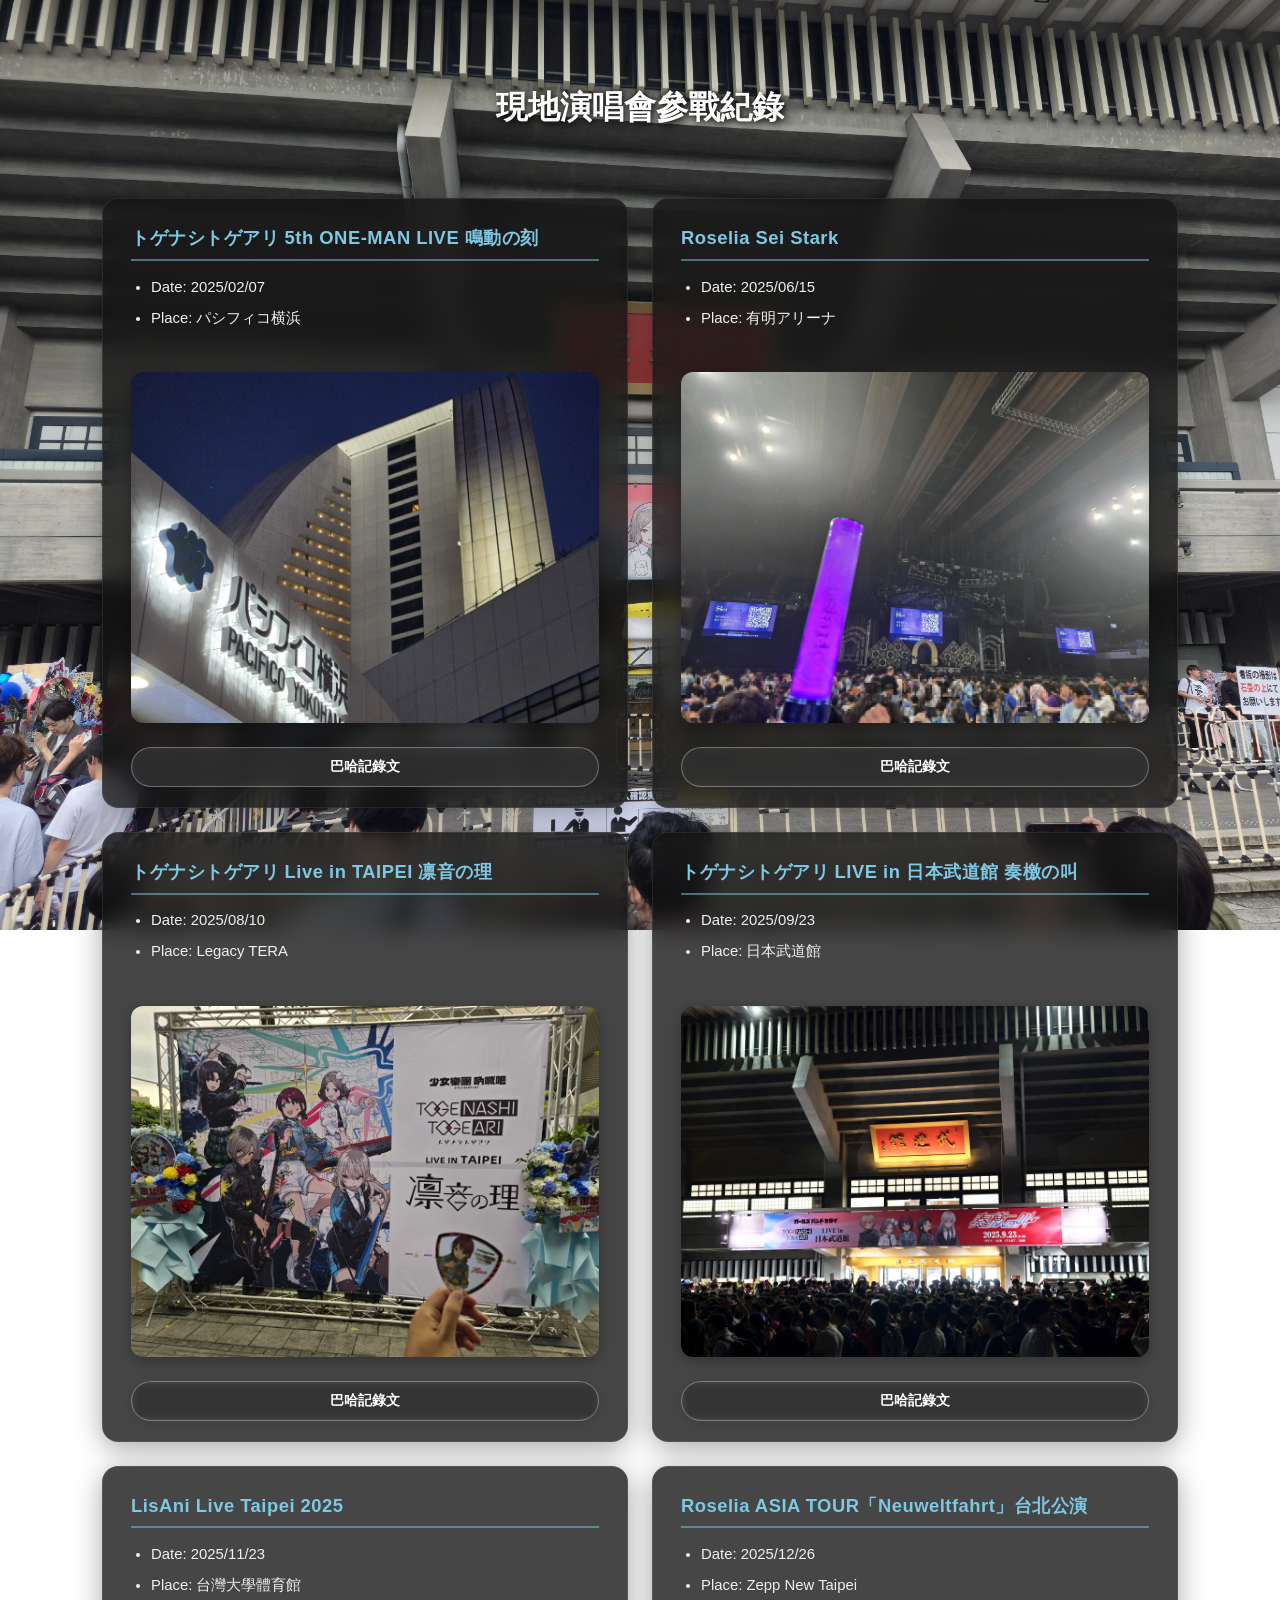
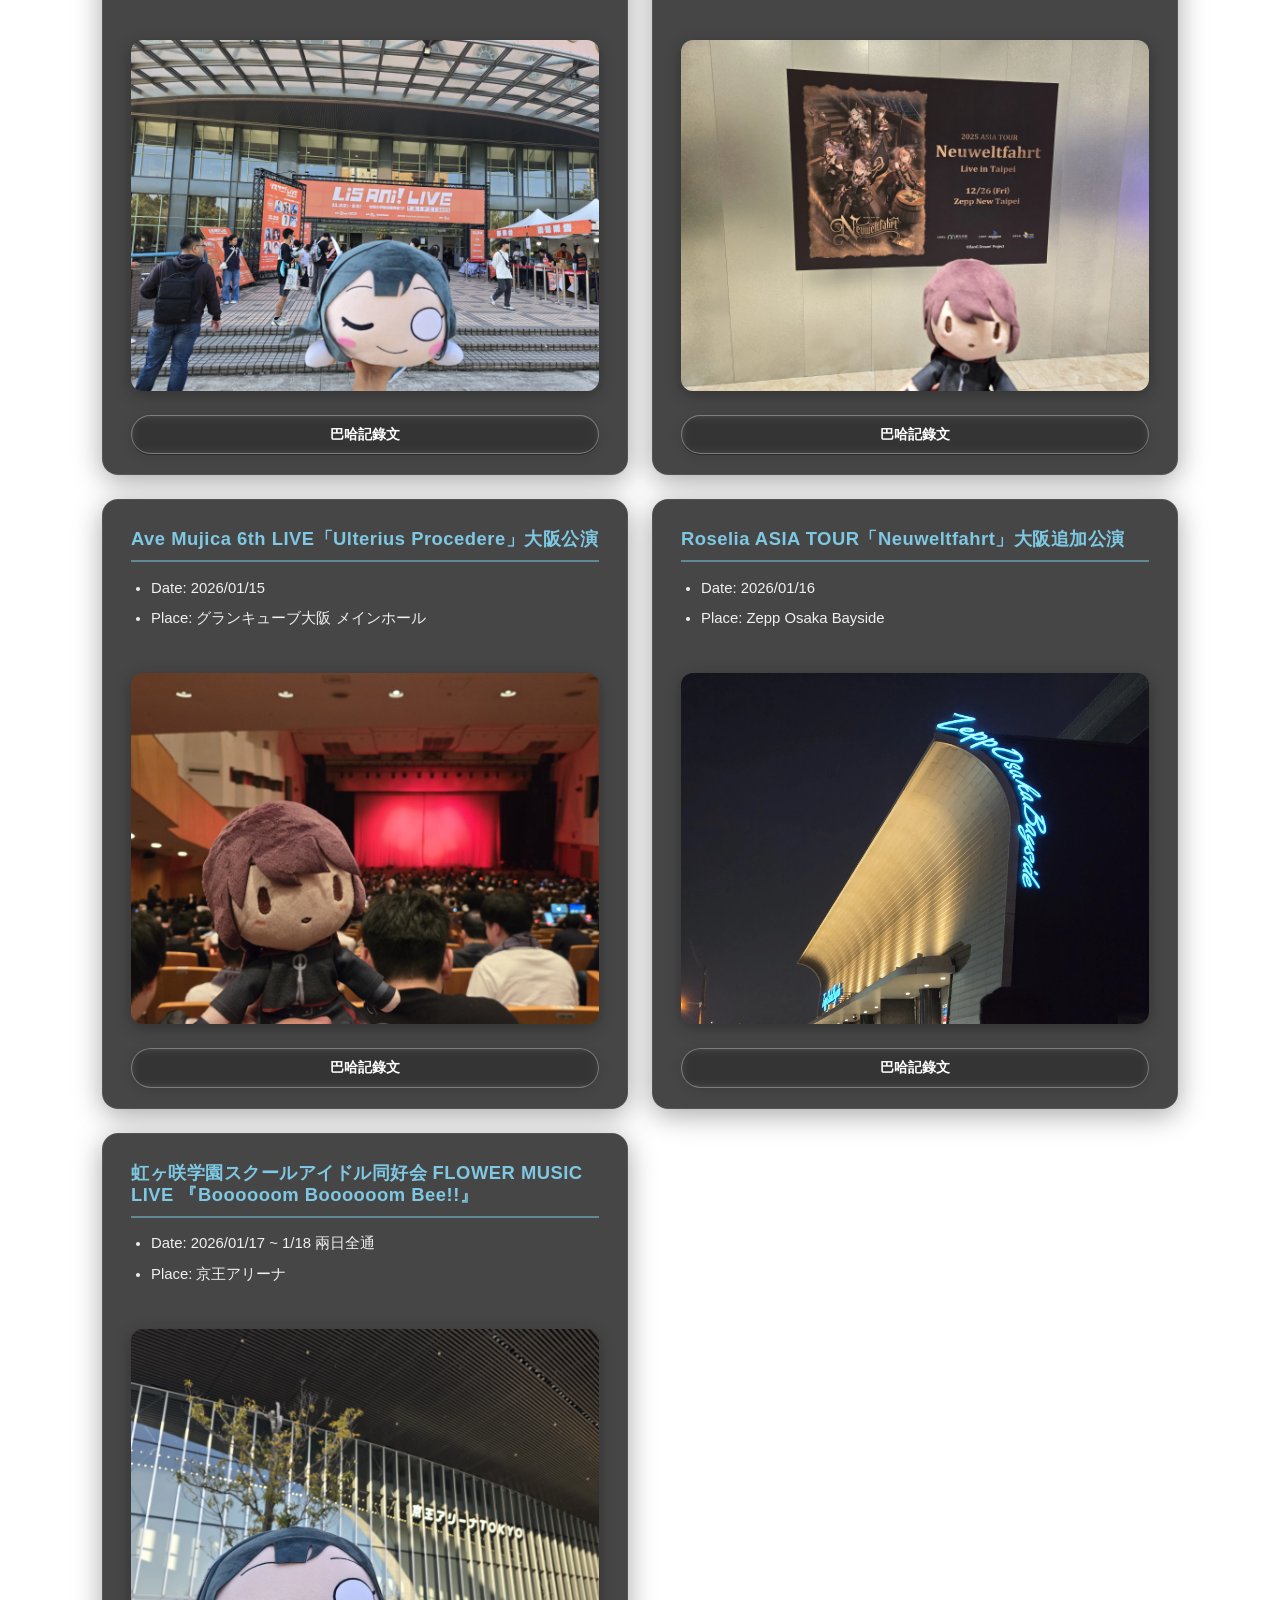
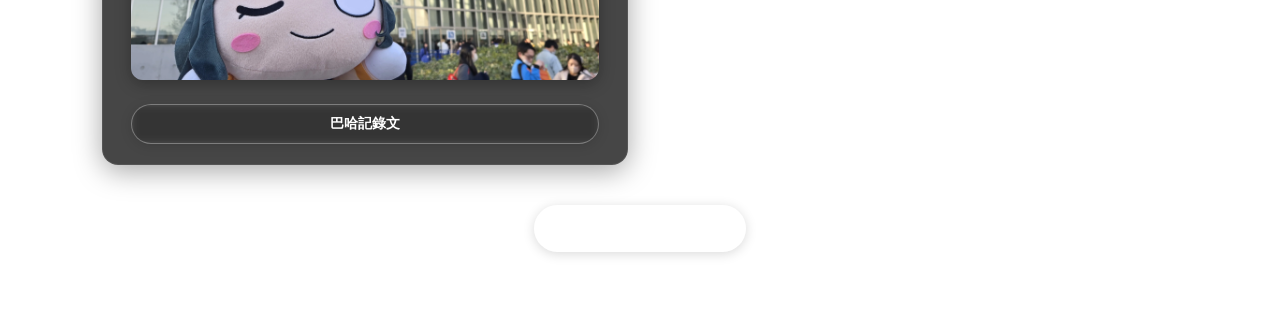
==== commit c7b3e0ab: "Reconstruct Pages" ====
--- a/docs/live.html
+++ b/docs/live.html
@@ -6,240 +6,170 @@
   <title>現地演唱會｜冠位非洲人</title>
   <link href="https://cdn.jsdelivr.net/npm/bootstrap@5.3.3/dist/css/bootstrap.min.css" rel="stylesheet">
   <link rel="stylesheet" href="https://cdn.jsdelivr.net/npm/bootstrap-icons@1.11.3/font/bootstrap-icons.min.css">
-  <style>
-    body {
-      background-image: url('/assets/live_bg.webp');
-      background-size: cover;
-      background-position: center;
-      background-repeat: no-repeat;
-      background-attachment: fixed;
-      min-height: 100vh;
-      font-family: 'Segoe UI', 'Noto Sans TC', 'Helvetica Neue', Arial, sans-serif;
-      line-height: 1.8;
-    }
-    /* ── Card blocks ── */
-    .general-block {
-      background: rgba(18, 18, 18, 0.78);
-      color: #f0f0f0;
-      border-radius: 1rem;
-      box-shadow: 0 6px 28px rgba(0,0,0,0.35);
-      margin-bottom: 1.75rem;
-      padding: 1.75rem 1.75rem 1.25rem 1.75rem;
-      backdrop-filter: blur(12px);
-      -webkit-backdrop-filter: blur(12px);
-      border: 1px solid rgba(255,255,255,0.08);
-      transition: transform 0.2s ease, box-shadow 0.2s ease;
-    }
-    .general-block:hover {
-      transform: translateY(-2px);
-      box-shadow: 0 8px 32px rgba(0,0,0,0.45);
-    }
-    /* ── Section headers ── */
-    .general-block .h4,
-    .general-block h2 {
-      font-size: 1.15rem;
-      font-weight: 700;
-      letter-spacing: 0.5px;
-      padding-bottom: 0.6rem;
-      margin-bottom: 0.85rem;
-      border-bottom: 2px solid rgba(126, 200, 227, 0.5);
-      color: #7ec8e3;
-    }
-    .general-block h2 p {
-      color: #7ec8e3;
-      margin-bottom: 0;
-    }
-    /* ── Lists inside cards ── */
-    .general-block ul {
-      padding-left: 1.25rem;
-      margin-bottom: 0.75rem;
-    }
-    .general-block ul li {
-      margin-bottom: 0.35rem;
-      line-height: 1.7;
-      font-size: 0.93rem;
-    }
-    .general-block p {
-      font-size: 0.93rem;
-      line-height: 1.8;
-      color: rgba(240,240,240,0.9);
-    }
-    /* ── Images ── */
-    .live-photo {
-      max-width: 100%;
-      border-radius: 0.75rem;
-      box-shadow: 0 4px 16px rgba(0,0,0,0.3);
-    }
-    /* ── Profile ── */
-    .profile-block {
-      background: rgba(30,30,30,0);
-      color: #fff;
-      border-radius: 1.5rem;
-      box-shadow: none;
-      margin-bottom: 2rem;
-      padding: 2.5rem 1.5rem 1.5rem;
-      backdrop-filter: blur(0px);
-    }
-    .profile-block * {
-      font-weight: bold !important;
-      text-shadow: 3px 3px 8px rgba(0,0,0,0.85), 0 0 4px rgba(0,0,0,0.6);
-    }
-    .profile-block .h1 {
-      font-size: 2rem;
-    }
-    /* ── Button ── */
-    .btn-outline-light {
-      border-radius: 2rem;
-      font-size: 0.9rem;
-      padding: 0.5rem 1.75rem;
-      transition: all 0.25s;
-    }
-    .btn-outline-light:hover {
-      background: rgba(255,255,255,0.18) !important;
-      transform: translateY(-1px);
-    }
-  </style>
+  <link rel="stylesheet" href="../assets/css/shared.css">
+  <link rel="stylesheet" href="../assets/css/live.css">
 </head>
 <body>
-  <div class="container py-5" style="max-width: 540px;">
+  <div class="container py-5" style="max-width: 1100px;">
     <!-- Intro Block -->
     <div class="profile-block text-center">
       <h1 class="h1 mb-3">現地演唱會參戰紀錄</h1>
     </div>
-    <!-- Activities Block 01 -->
-    <div class="general-block">
-      <h2 class="h4 fw-bold">トゲナシトゲアリ 5th ONE-MAN LIVE 鳴動の刻</h2>
-      <ul>
-        <li>Date: 2025/02/07</li>
-        <li>Place: パシフィコ横浜</li>
-      </ul>
-      <div style="text-align:center; margin: 1.5rem 0;">
-        <img src="/assets/live_pics/01.webp" alt="現地照片" class="live-photo">
+    <!-- Activities Grid -->
+    <div class="row g-4 live-grid">
+      <!-- Activities Block 01 -->
+      <div class="col-12 col-md-6">
+        <div class="general-block">
+          <h2 class="h4 fw-bold">トゲナシトゲアリ 5th ONE-MAN LIVE 鳴動の刻</h2>
+          <ul>
+            <li>Date: 2025/02/07</li>
+            <li>Place: パシフィコ横浜</li>
+          </ul>
+          <div style="text-align:center; margin: 1.5rem 0;">
+            <img src="/assets/live_pics/01.webp" alt="現地照片" class="live-photo">
+          </div>
+          <a href="https://home.gamer.com.tw/artwork.php?sn=6076260" class="btn btn-outline-light btn-card">
+            巴哈記錄文
+          </a>
+        </div>
       </div>
-      <a href="https://home.gamer.com.tw/artwork.php?sn=6076260" class="btn btn-outline-light" style="background:rgba(255,255,255,0.1);border:1.5px solid rgba(255,255,255,0.3);color:#fff;font-weight:600;backdrop-filter:blur(4px);box-shadow:0 2px 12px rgba(0,0,0,0.15);">
-        巴哈記錄文
+      <!-- Activities Block 02 -->
+      <div class="col-12 col-md-6">
+        <div class="general-block">
+          <h2 class="h4 fw-bold">Roselia Sei Stark</h2>
+          <ul>
+            <li>Date: 2025/06/15</li>
+            <li>Place: 有明アリーナ</li>
+          </ul>
+          <div style="text-align:center; margin: 1.5rem 0;">
+            <img src="/assets/live_pics/02.webp" alt="現地照片" class="live-photo">
+          </div>
+          <a href="https://home.gamer.com.tw/artwork.php?sn=6162069" class="btn btn-outline-light btn-card">
+            巴哈記錄文
+          </a>
+        </div>
+      </div>
+      <!-- Activities Block 03 -->
+      <div class="col-12 col-md-6">
+        <div class="general-block">
+          <h2 class="h4 fw-bold">トゲナシトゲアリ Live in TAIPEI 凛音の理</h2>
+          <ul>
+            <li>Date: 2025/08/10</li>
+            <li>Place: Legacy TERA</li>
+          </ul>
+          <div style="text-align:center; margin: 1.5rem 0;">
+            <img src="/assets/live_pics/03.webp" alt="現地照片" class="live-photo">
+          </div>
+          <a href="https://home.gamer.com.tw/artwork.php?sn=6192282" class="btn btn-outline-light btn-card">
+            巴哈記錄文
+          </a>
+        </div>
+      </div>
+      <!-- Activities Block 04 -->
+      <div class="col-12 col-md-6">
+        <div class="general-block">
+          <h2 class="h4 fw-bold">トゲナシトゲアリ LIVE in 日本武道館 奏檄の叫</h2>
+          <ul>
+            <li>Date: 2025/09/23</li>
+            <li>Place: 日本武道館</li>
+          </ul>
+          <div style="text-align:center; margin: 1.5rem 0;">
+            <img src="/assets/live_pics/04_2.webp" alt="現地照片" class="live-photo">
+          </div>
+          <a href="https://home.gamer.com.tw/artwork.php?sn=6216507" class="btn btn-outline-light btn-card">
+            巴哈記錄文
+          </a>
+        </div>
+      </div>
+      <!-- Activities Block 05 -->
+      <div class="col-12 col-md-6">
+        <div class="general-block">
+          <h2 class="h4 fw-bold">LisAni Live Taipei 2025</h2>
+          <ul>
+            <li>Date: 2025/11/23</li>
+            <li>Place: 台灣大學體育館</li>
+          </ul>
+          <div style="text-align:center; margin: 1.5rem 0;">
+            <img src="/assets/live_pics/05.webp" alt="現地照片" class="live-photo">
+          </div>
+          <a href="https://home.gamer.com.tw/artwork.php?sn=6246304" class="btn btn-outline-light btn-card">
+            巴哈記錄文
+          </a>
+        </div>
+      </div>
+      <!-- Activities Block 06 -->
+      <div class="col-12 col-md-6">
+        <div class="general-block">
+          <h2 class="h4 fw-bold">Roselia ASIA TOUR「Neuweltfahrt」台北公演</h2>
+          <ul>
+            <li>Date: 2025/12/26</li>
+            <li>Place: Zepp New Taipei</li>
+          </ul>
+          <div style="text-align:center; margin: 1.5rem 0;">
+            <img src="/assets/live_pics/06.webp" alt="現地照片" class="live-photo">
+          </div>
+          <a href="https://home.gamer.com.tw/artwork.php?sn=6263611" class="btn btn-outline-light btn-card">
+            巴哈記錄文
+          </a>
+        </div>
+      </div>
+      <!-- Activities Block 07 -->
+      <div class="col-12 col-md-6">
+        <div class="general-block">
+          <h2 class="h4 fw-bold">Ave Mujica 6th LIVE「Ulterius Procedere」大阪公演</h2>
+          <ul>
+            <li>Date: 2026/01/15</li>
+            <li>Place: グランキューブ大阪 メインホール</li>
+          </ul>
+          <div style="text-align:center; margin: 1.5rem 0;">
+            <img src="/assets/live_pics/07.webp" alt="現地照片" class="live-photo">
+          </div>
+          <a href="https://home.gamer.com.tw/artwork.php?sn=6276551" class="btn btn-outline-light btn-card">
+            巴哈記錄文
+          </a>
+        </div>
+      </div>
+      <!-- Activities Block 08 -->
+      <div class="col-12 col-md-6">
+        <div class="general-block">
+          <h2 class="h4 fw-bold">Roselia ASIA TOUR「Neuweltfahrt」大阪追加公演</h2>
+          <ul>
+            <li>Date: 2026/01/16</li>
+            <li>Place: Zepp Osaka Bayside</li>
+          </ul>
+          <div style="text-align:center; margin: 1.5rem 0;">
+            <img src="/assets/live_pics/08.webp" alt="現地照片" class="live-photo">
+          </div>
+          <a href="https://home.gamer.com.tw/artwork.php?sn=6277284" class="btn btn-outline-light btn-card">
+            巴哈記錄文
+          </a>
+        </div>
+      </div>
+      <!-- Activities Block 09 -->
+      <div class="col-12 col-md-6">
+        <div class="general-block">
+          <h2 class="h4 fw-bold">虹ヶ咲学園スクールアイドル同好会 FLOWER MUSIC LIVE 『Boooooom Boooooom Bee!!』</h2>
+          <ul>
+            <li>Date: 2026/01/17 ~ 1/18 兩日全通</li>
+            <li>Place: 京王アリーナ</li>
+          </ul>
+          <div style="text-align:center; margin: 1.5rem 0;">
+            <img src="/assets/live_pics/09.webp" alt="現地照片" class="live-photo">
+          </div>
+          <a href="https://home.gamer.com.tw/artwork.php?sn=6280242" class="btn btn-outline-light btn-card">
+            巴哈記錄文
+          </a>
+        </div>
+      </div>
+    </div><!-- /live-grid -->
+    <!-- Return button -->
+    <div style="width:100%;display:flex;justify-content:center;margin:2.5rem 0 1.5rem 0;">
+      <a href="/index.html" class="btn btn-outline-light btn-card fw-bold" style="padding:0.75rem 2rem;">
+        Return to Home Page
       </a>
     </div>
-    <!-- Activities Block 02 -->
-    <div class="general-block">
-      <h2 class="h4 fw-bold">Roselia Sei Stark</h2>
-      <ul>
-        <li>Date: 2025/06/15</li>
-        <li>Place: 有明アリーナ</li>
-      </ul>
-      <div style="text-align:center; margin: 1.5rem 0;">
-        <img src="/assets/live_pics/02.webp" alt="現地照片" class="live-photo">
-      </div>
-      <a href="https://home.gamer.com.tw/artwork.php?sn=6162069" class="btn btn-outline-light" style="background:rgba(255,255,255,0.1);border:1.5px solid rgba(255,255,255,0.3);color:#fff;font-weight:600;backdrop-filter:blur(4px);box-shadow:0 2px 12px rgba(0,0,0,0.15);">
-        巴哈記錄文
-      </a>
-    </div>
-    <!-- Activities Block 03 -->
-    <div class="general-block">
-      <h2 class="h4 fw-bold">トゲナシトゲアリ Live in TAIPEI 凛音の理</h2>
-      <ul>
-        <li>Date: 2025/08/10</li>
-        <li>Place: Legacy TERA</li>
-      </ul>
-      <div style="text-align:center; margin: 1.5rem 0;">
-        <img src="/assets/live_pics/03.webp" alt="現地照片" class="live-photo">
-      </div>
-      <a href="https://home.gamer.com.tw/artwork.php?sn=6192282" class="btn btn-outline-light" style="background:rgba(255,255,255,0.1);border:1.5px solid rgba(255,255,255,0.3);color:#fff;font-weight:600;backdrop-filter:blur(4px);box-shadow:0 2px 12px rgba(0,0,0,0.15);">
-        巴哈記錄文
-      </a>
-    </div>
-    <!-- Activities Block 04 -->
-    <div class="general-block">
-      <h2 class="h4 fw-bold">トゲナシトゲアリ LIVE in 日本武道館 奏檄の叫</h2>
-      <ul>
-        <li>Date: 2025/09/23</li>
-        <li>Place: 日本武道館</li>
-      </ul>
-      <div style="text-align:center; margin: 1.5rem 0;">
-        <img src="/assets/live_pics/04_2.webp" alt="現地照片" class="live-photo">
-      </div>
-      <a href="https://home.gamer.com.tw/artwork.php?sn=6216507" class="btn btn-outline-light" style="background:rgba(255,255,255,0.1);border:1.5px solid rgba(255,255,255,0.3);color:#fff;font-weight:600;backdrop-filter:blur(4px);box-shadow:0 2px 12px rgba(0,0,0,0.15);">
-        巴哈記錄文
-      </a>
-    </div>
-    <!-- Activities Block 05 -->
-    <div class="general-block">
-      <h2 class="h4 fw-bold">LisAni Live Taipei 2025</h2>
-      <ul>
-        <li>Date: 2025/11/23</li>
-        <li>Place: 台灣大學體育館</li>
-      </ul>
-      <div style="text-align:center; margin: 1.5rem 0;">
-        <img src="/assets/live_pics/05.webp" alt="現地照片" class="live-photo">
-      </div>
-      <a href="https://home.gamer.com.tw/artwork.php?sn=6246304" class="btn btn-outline-light" style="background:rgba(255,255,255,0.1);border:1.5px solid rgba(255,255,255,0.3);color:#fff;font-weight:600;backdrop-filter:blur(4px);box-shadow:0 2px 12px rgba(0,0,0,0.15);">
-        巴哈記錄文
-      </a>
-    </div>
-    <!-- Activities Block 06 -->
-    <div class="general-block">
-      <h2 class="h4 fw-bold">Roselia ASIA TOUR「Neuweltfahrt」台北公演</h2>
-      <ul>
-        <li>Date: 2025/12/26</li>
-        <li>Place: Zepp New Taipei</li>
-      </ul>
-      <div style="text-align:center; margin: 1.5rem 0;">
-        <img src="/assets/live_pics/06.webp" alt="現地照片" class="live-photo">
-      </div>
-      <a href="https://home.gamer.com.tw/artwork.php?sn=6263611" class="btn btn-outline-light" style="background:rgba(255,255,255,0.1);border:1.5px solid rgba(255,255,255,0.3);color:#fff;font-weight:600;backdrop-filter:blur(4px);box-shadow:0 2px 12px rgba(0,0,0,0.15);">
-        巴哈記錄文
-      </a>
-    </div>
-    <!-- Activities Block 07 -->
-    <div class="general-block">
-      <h2 class="h4 fw-bold">Ave Mujica 6th LIVE「Ulterius Procedere」大阪公演</h2>
-      <ul>
-        <li>Date: 2026/01/15</li>
-        <li>Place: グランキューブ大阪 メインホール</li>
-      </ul>
-      <div style="text-align:center; margin: 1.5rem 0;">
-        <img src="/assets/live_pics/07.webp" alt="現地照片" class="live-photo">
-      </div>
-      <a href="https://home.gamer.com.tw/artwork.php?sn=6276551" class="btn btn-outline-light" style="background:rgba(255,255,255,0.1);border:1.5px solid rgba(255,255,255,0.3);color:#fff;font-weight:600;backdrop-filter:blur(4px);box-shadow:0 2px 12px rgba(0,0,0,0.15);">
-        巴哈記錄文
-      </a>
-    </div>
-    <!-- Activities Block 08 -->
-    <div class="general-block">
-      <h2 class="h4 fw-bold">Roselia ASIA TOUR「Neuweltfahrt」大阪追加公演</h2>
-      <ul>
-        <li>Date: 2026/01/16</li>
-        <li>Place: Zepp Osaka Bayside</li>
-      </ul>
-      <div style="text-align:center; margin: 1.5rem 0;">
-        <img src="/assets/live_pics/08.webp" alt="現地照片" class="live-photo">
-      </div>
-      <a href="https://home.gamer.com.tw/artwork.php?sn=6277284" class="btn btn-outline-light" style="background:rgba(255,255,255,0.1);border:1.5px solid rgba(255,255,255,0.3);color:#fff;font-weight:600;backdrop-filter:blur(4px);box-shadow:0 2px 12px rgba(0,0,0,0.15);">
-        巴哈記錄文
-      </a>
-    </div>
-    <!-- Activities Block 09 -->
-    <div class="general-block">
-      <h2 class="h4 fw-bold">虹ヶ咲学園スクールアイドル同好会 FLOWER MUSIC LIVE 『Boooooom Boooooom Bee!!』</h2>
-      <ul>
-        <li>Date: 2026/01/17 ~ 1/18 兩日全通</li>
-        <li>Place: 京王アリーナ</li>
-      </ul>
-      <div style="text-align:center; margin: 1.5rem 0;">
-        <img src="/assets/live_pics/09.webp" alt="現地照片" class="live-photo">
-      </div>
-      <a href="https://home.gamer.com.tw/artwork.php?sn=6280242" class="btn btn-outline-light" style="background:rgba(255,255,255,0.1);border:1.5px solid rgba(255,255,255,0.3);color:#fff;font-weight:600;backdrop-filter:blur(4px);box-shadow:0 2px 12px rgba(0,0,0,0.15);">
-        巴哈記錄文
-      </a>
-    </div>
-  <div style="width:100%;display:flex;justify-content:center;margin:2.5rem 0 1.5rem 0;">
-    <a href="/index.html" class="btn btn-outline-light fw-bold" style="background:rgba(255,255,255,0.1);border:1.5px solid rgba(255,255,255,0.3);color:#fff;font-weight:600;backdrop-filter:blur(4px);box-shadow:0 2px 12px rgba(0,0,0,0.15);padding:0.75rem 2rem;">
-      Return to Home Page
-    </a>
   </div>
   <script src="https://cdn.jsdelivr.net/npm/bootstrap@5.3.3/dist/js/bootstrap.bundle.min.js"></script>
-  <script>
-    document.getElementById('y').textContent=new Date().getFullYear()
-  </script>
+  <script src="../assets/js/main.js"></script>
 </body>
 </html>
--- a/assets/css/shared.css
+++ b/assets/css/shared.css
@@ -0,0 +1,110 @@
+﻿/* ============================================================
+   shared.css — 全站共用樣式
+   ============================================================ */
+
+/* ── Base ── */
+body {
+  background-size: cover;
+  background-position: center;
+  background-repeat: no-repeat;
+  background-attachment: fixed;
+  min-height: 100vh;
+  font-family: 'Segoe UI', 'Noto Sans TC', 'Helvetica Neue', Arial, sans-serif;
+  line-height: 1.8;
+}
+
+/* ── Card blocks ── */
+.general-block {
+  background: rgba(18, 18, 18, 0.78);
+  color: #f0f0f0;
+  border-radius: 1rem;
+  box-shadow: 0 6px 28px rgba(0,0,0,0.35);
+  margin-bottom: 1.75rem;
+  padding: 1.75rem 1.75rem 1.25rem 1.75rem;
+  backdrop-filter: blur(12px);
+  -webkit-backdrop-filter: blur(12px);
+  border: 1px solid rgba(255,255,255,0.08);
+  transition: transform 0.2s ease, box-shadow 0.2s ease;
+}
+.general-block:hover {
+  transform: translateY(-2px);
+  box-shadow: 0 8px 32px rgba(0,0,0,0.45);
+}
+
+/* ── Section headers ── */
+.general-block .h4,
+.general-block .h5,
+.general-block h2 {
+  font-size: 1.15rem;
+  font-weight: 700;
+  letter-spacing: 0.5px;
+  padding-bottom: 0.6rem;
+  margin-bottom: 0.85rem;
+  border-bottom: 2px solid rgba(126, 200, 227, 0.5);
+  color: #7ec8e3;
+}
+.general-block h2 p {
+  color: #7ec8e3;
+  margin-bottom: 0;
+}
+
+/* ── Lists inside cards ── */
+.general-block ul {
+  padding-left: 1.25rem;
+  margin-bottom: 0.75rem;
+}
+.general-block ul li {
+  margin-bottom: 0.35rem;
+  line-height: 1.7;
+  font-size: 0.93rem;
+}
+.general-block p {
+  font-size: 0.93rem;
+  line-height: 1.8;
+  color: rgba(240,240,240,0.9);
+}
+
+/* ── Profile block ── */
+.profile-block {
+  background: rgba(30,30,30,0);
+  color: #fff;
+  border-radius: 1.5rem;
+  box-shadow: none;
+  margin-bottom: 2rem;
+  padding: 2.5rem 1.5rem 1.5rem;
+  backdrop-filter: blur(0px);
+}
+.profile-block * {
+  font-weight: bold !important;
+  text-shadow: 3px 3px 8px rgba(0,0,0,0.85), 0 0 4px rgba(0,0,0,0.6);
+}
+.profile-block .h1 {
+  font-size: 2rem;
+}
+
+/* ── Button ── */
+.btn-outline-light {
+  border-radius: 2rem;
+  font-size: 0.9rem;
+  padding: 0.5rem 1.75rem;
+  transition: all 0.25s;
+}
+.btn-outline-light:hover {
+  background: rgba(255,255,255,0.18) !important;
+  transform: translateY(-1px);
+}
+
+/* ── Shared button inline style helper ── */
+.btn-card {
+  background: rgba(255,255,255,0.1);
+  border: 1.5px solid rgba(255,255,255,0.3);
+  color: #fff;
+  font-weight: 600;
+  backdrop-filter: blur(4px);
+  box-shadow: 0 2px 12px rgba(0,0,0,0.15);
+}
+
+/* ── Footer ── */
+.site-footer {
+  opacity: 0.7;
+}
--- a/assets/css/live.css
+++ b/assets/css/live.css
@@ -0,0 +1,27 @@
+﻿/* ============================================================
+   live.css — 演唱會紀錄頁專用樣式
+   ============================================================ */
+
+/* ── Background ── */
+body {
+  background-image: url('../live_bg.webp');
+  background-position: center;
+}
+
+/* ── Live photo ── */
+.live-photo {
+  max-width: 100%;
+  border-radius: 0.75rem;
+  box-shadow: 0 4px 16px rgba(0,0,0,0.3);
+}
+
+/* ── Grid: 等高卡片，按鈕貼底 ── */
+.live-grid .general-block {
+  height: 100%;
+  margin-bottom: 0;       /* 間距交給 row g-4 處理 */
+  display: flex;
+  flex-direction: column;
+}
+.live-grid .general-block .btn {
+  margin-top: auto;
+}
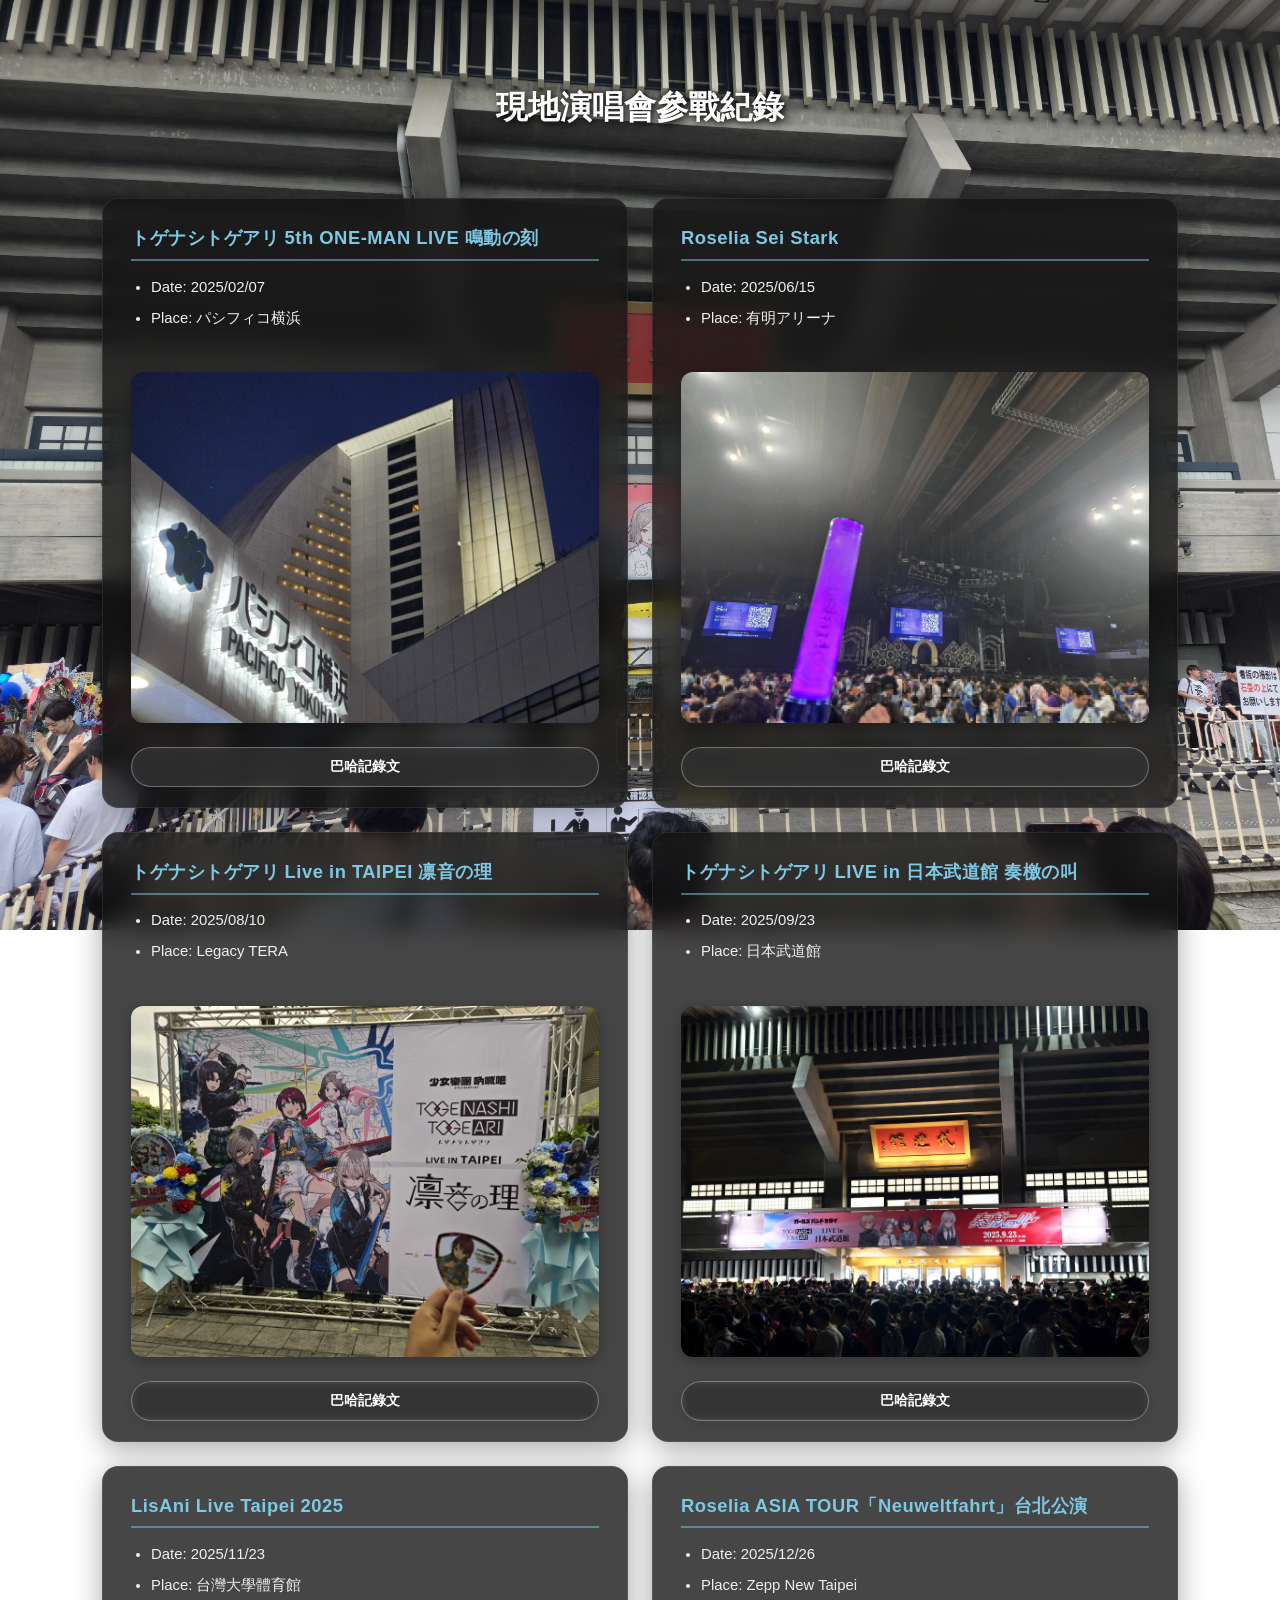
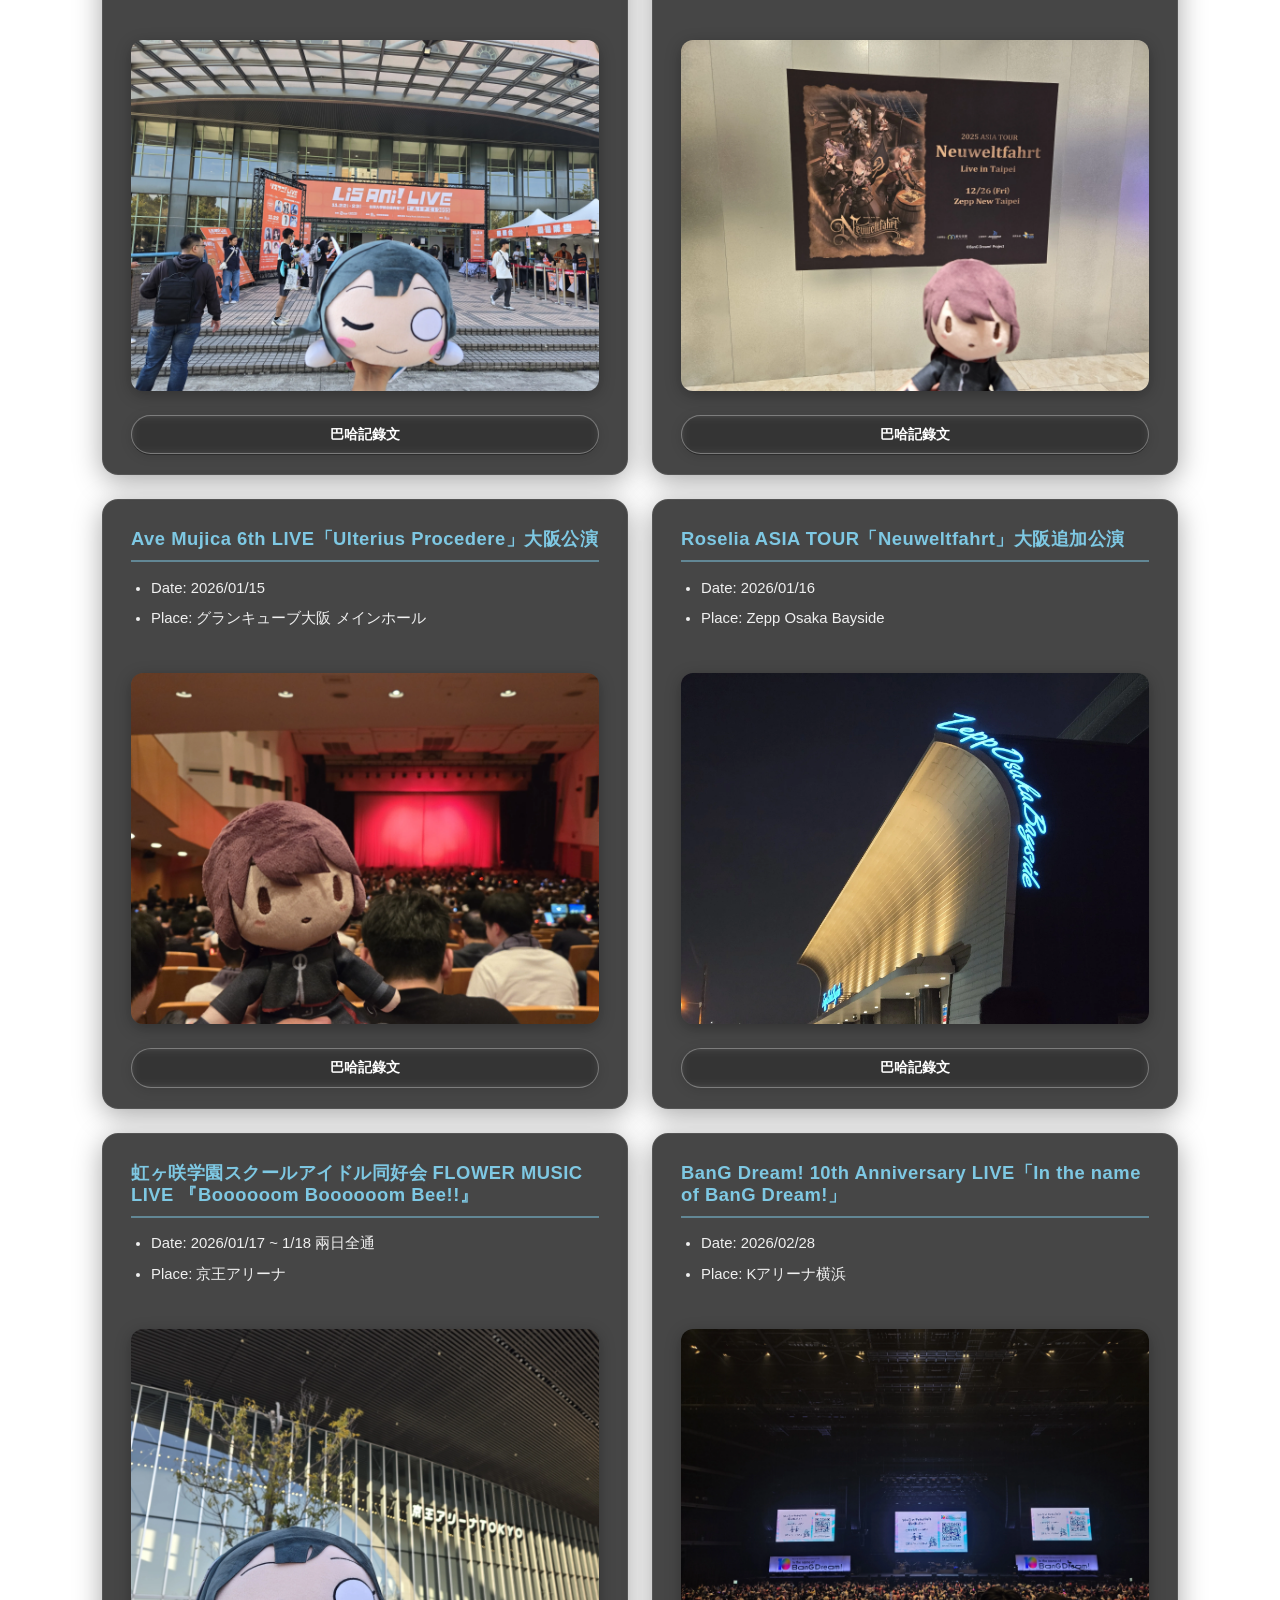
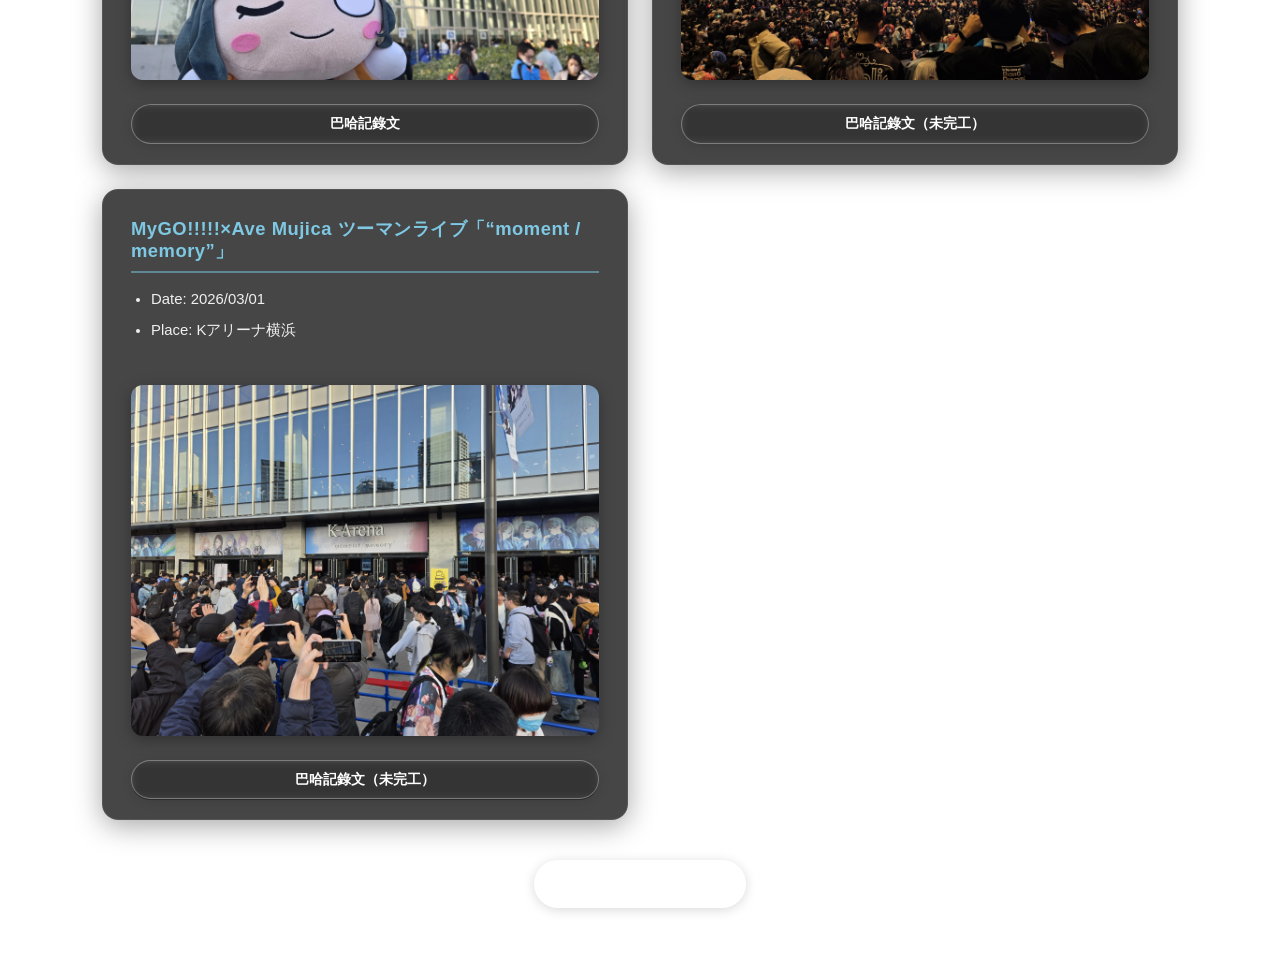
==== commit 14390ae7: "Update Lives" ====
--- a/docs/live.html
+++ b/docs/live.html
@@ -161,6 +161,39 @@
           </a>
         </div>
       </div>
+      <!-- Activities Block 10 -->
+      <div class="col-12 col-md-6">
+        <div class="general-block">
+          <h2 class="h4 fw-bold">BanG Dream! 10th Anniversary LIVE「In the name of BanG Dream!」</h2>
+          <ul>
+            <li>Date: 2026/02/28</li>
+            <li>Place: Kアリーナ横浜</li>
+          </ul>
+          <div style="text-align:center; margin: 1.5rem 0;">
+            <img src="/assets/live_pics/10.webp" alt="現地照片" class="live-photo">
+          </div>
+          <a href="https://home.gamer.com.tw/artwork.php?sn=6280242" class="btn btn-outline-light btn-card">
+            巴哈記錄文（未完工）
+          </a>
+        </div>
+      </div>
+      <!-- Activities Block 11 -->
+      <div class="col-12 col-md-6">
+        <div class="general-block">
+          <h2 class="h4 fw-bold">MyGO!!!!!×Ave Mujica ツーマンライブ「“moment / memory”」</h2>
+          <ul>
+            <li>Date: 2026/03/01</li>
+            <li>Place: Kアリーナ横浜</li>
+          </ul>
+          <div style="text-align:center; margin: 1.5rem 0;">
+            <img src="/assets/live_pics/11.webp" alt="現地照片" class="live-photo">
+          </div>
+          <a href="https://home.gamer.com.tw/artwork.php?sn=6280242" class="btn btn-outline-light btn-card">
+            巴哈記錄文（未完工）
+          </a>
+        </div>
+      </div>
+      
     </div><!-- /live-grid -->
     <!-- Return button -->
     <div style="width:100%;display:flex;justify-content:center;margin:2.5rem 0 1.5rem 0;">
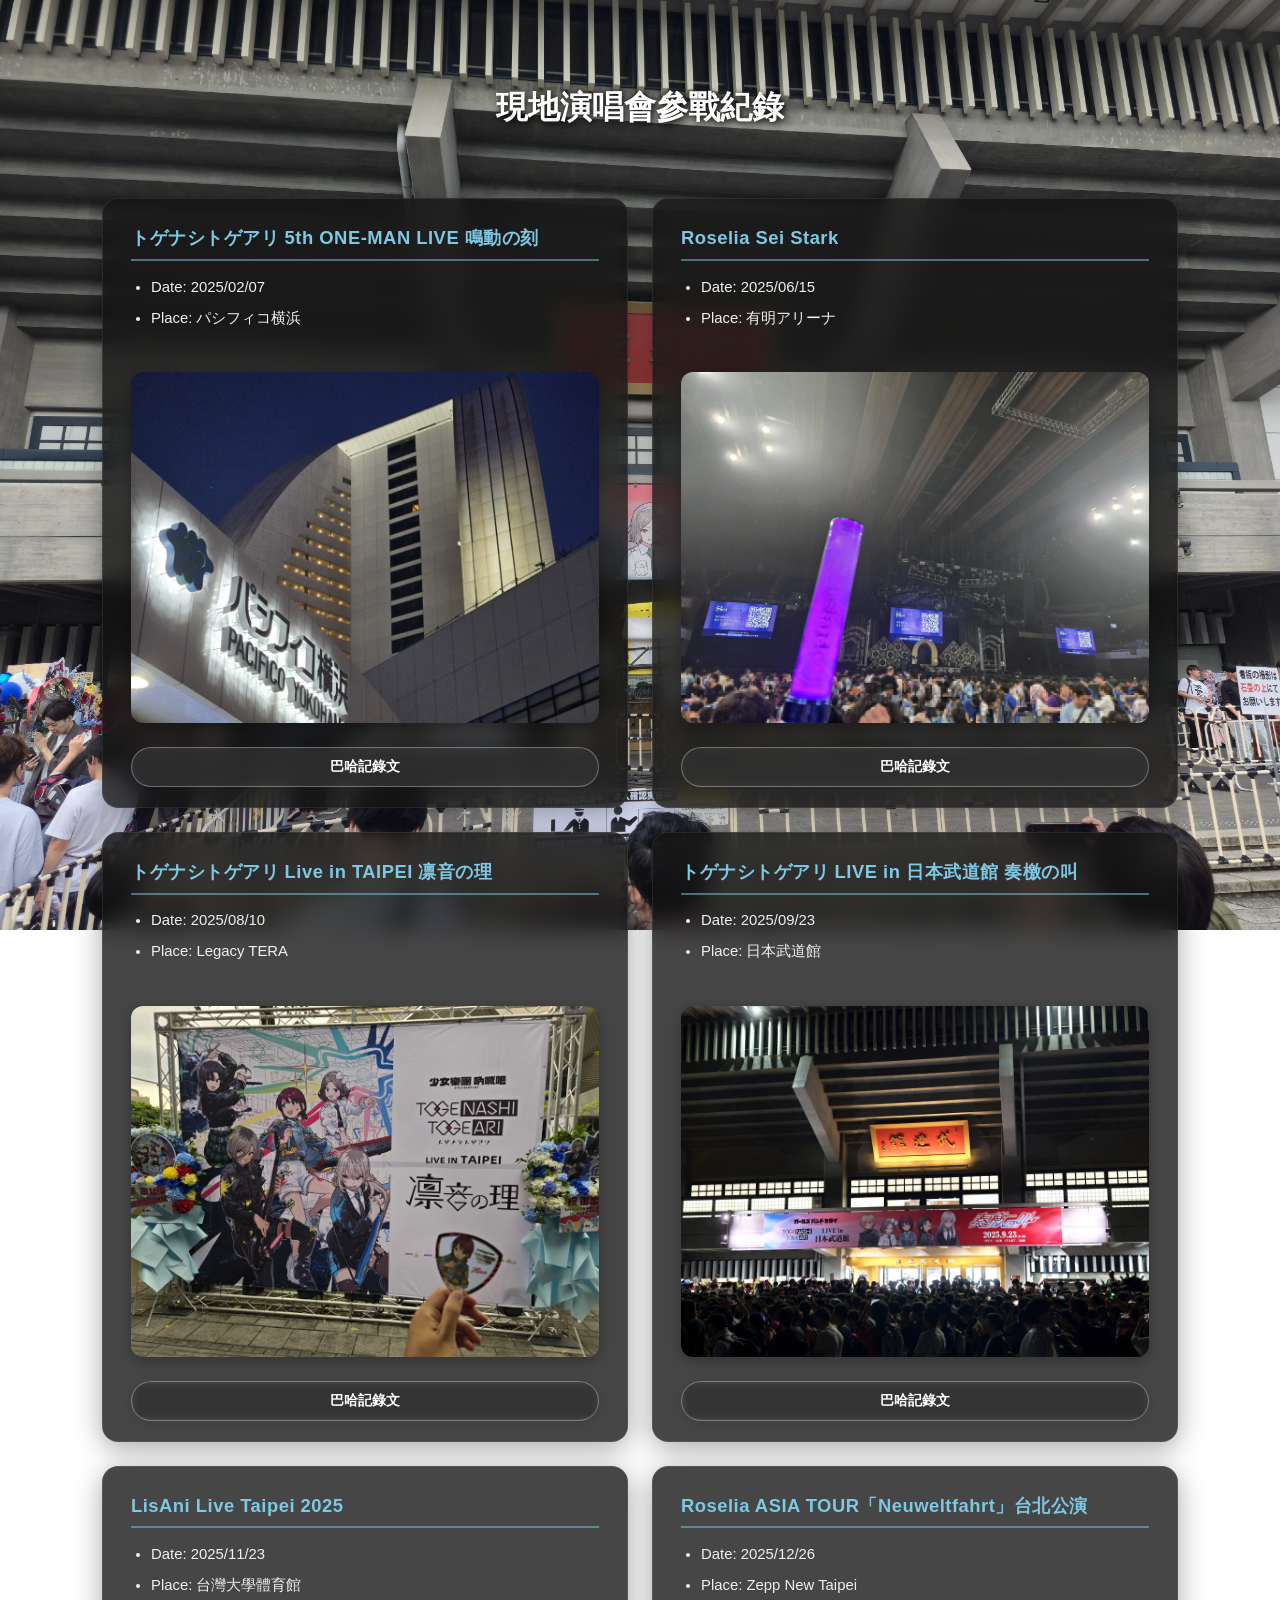
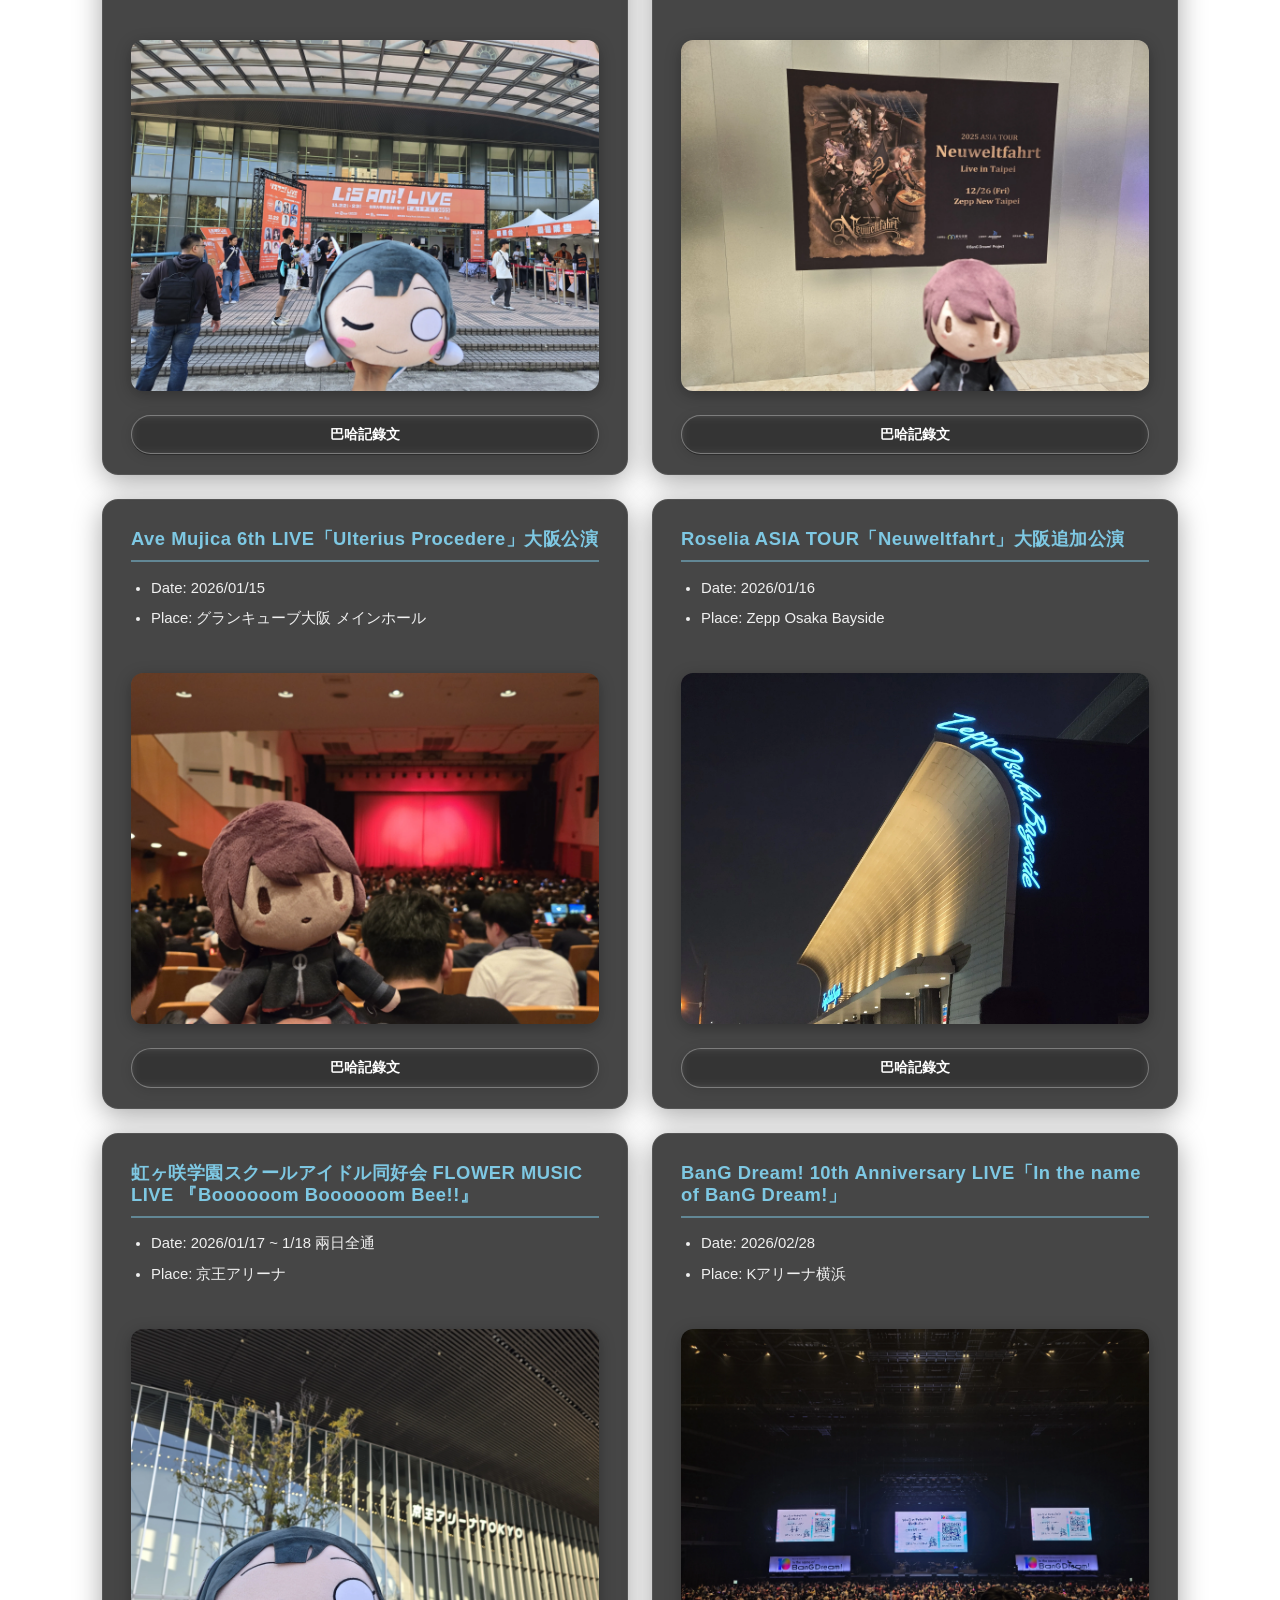
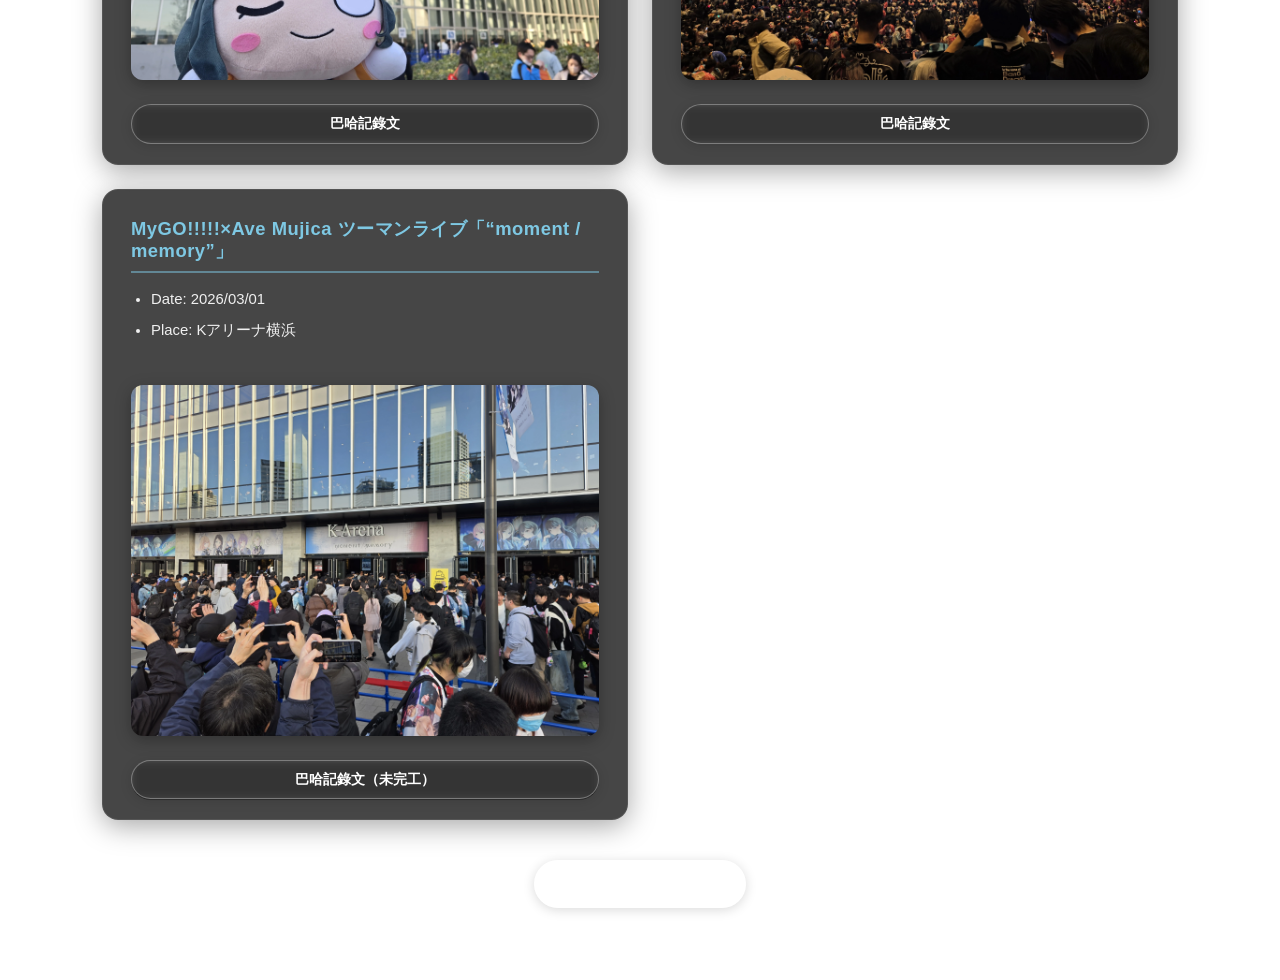
==== commit 8b80a384: "Update Link" ====
--- a/docs/live.html
+++ b/docs/live.html
@@ -172,8 +172,8 @@
           <div style="text-align:center; margin: 1.5rem 0;">
             <img src="/assets/live_pics/10.webp" alt="現地照片" class="live-photo">
           </div>
-          <a href="https://home.gamer.com.tw/artwork.php?sn=6280242" class="btn btn-outline-light btn-card">
-            巴哈記錄文（未完工）
+          <a href="https://home.gamer.com.tw/artwork.php?sn=6298122" class="btn btn-outline-light btn-card">
+            巴哈記錄文
           </a>
         </div>
       </div>
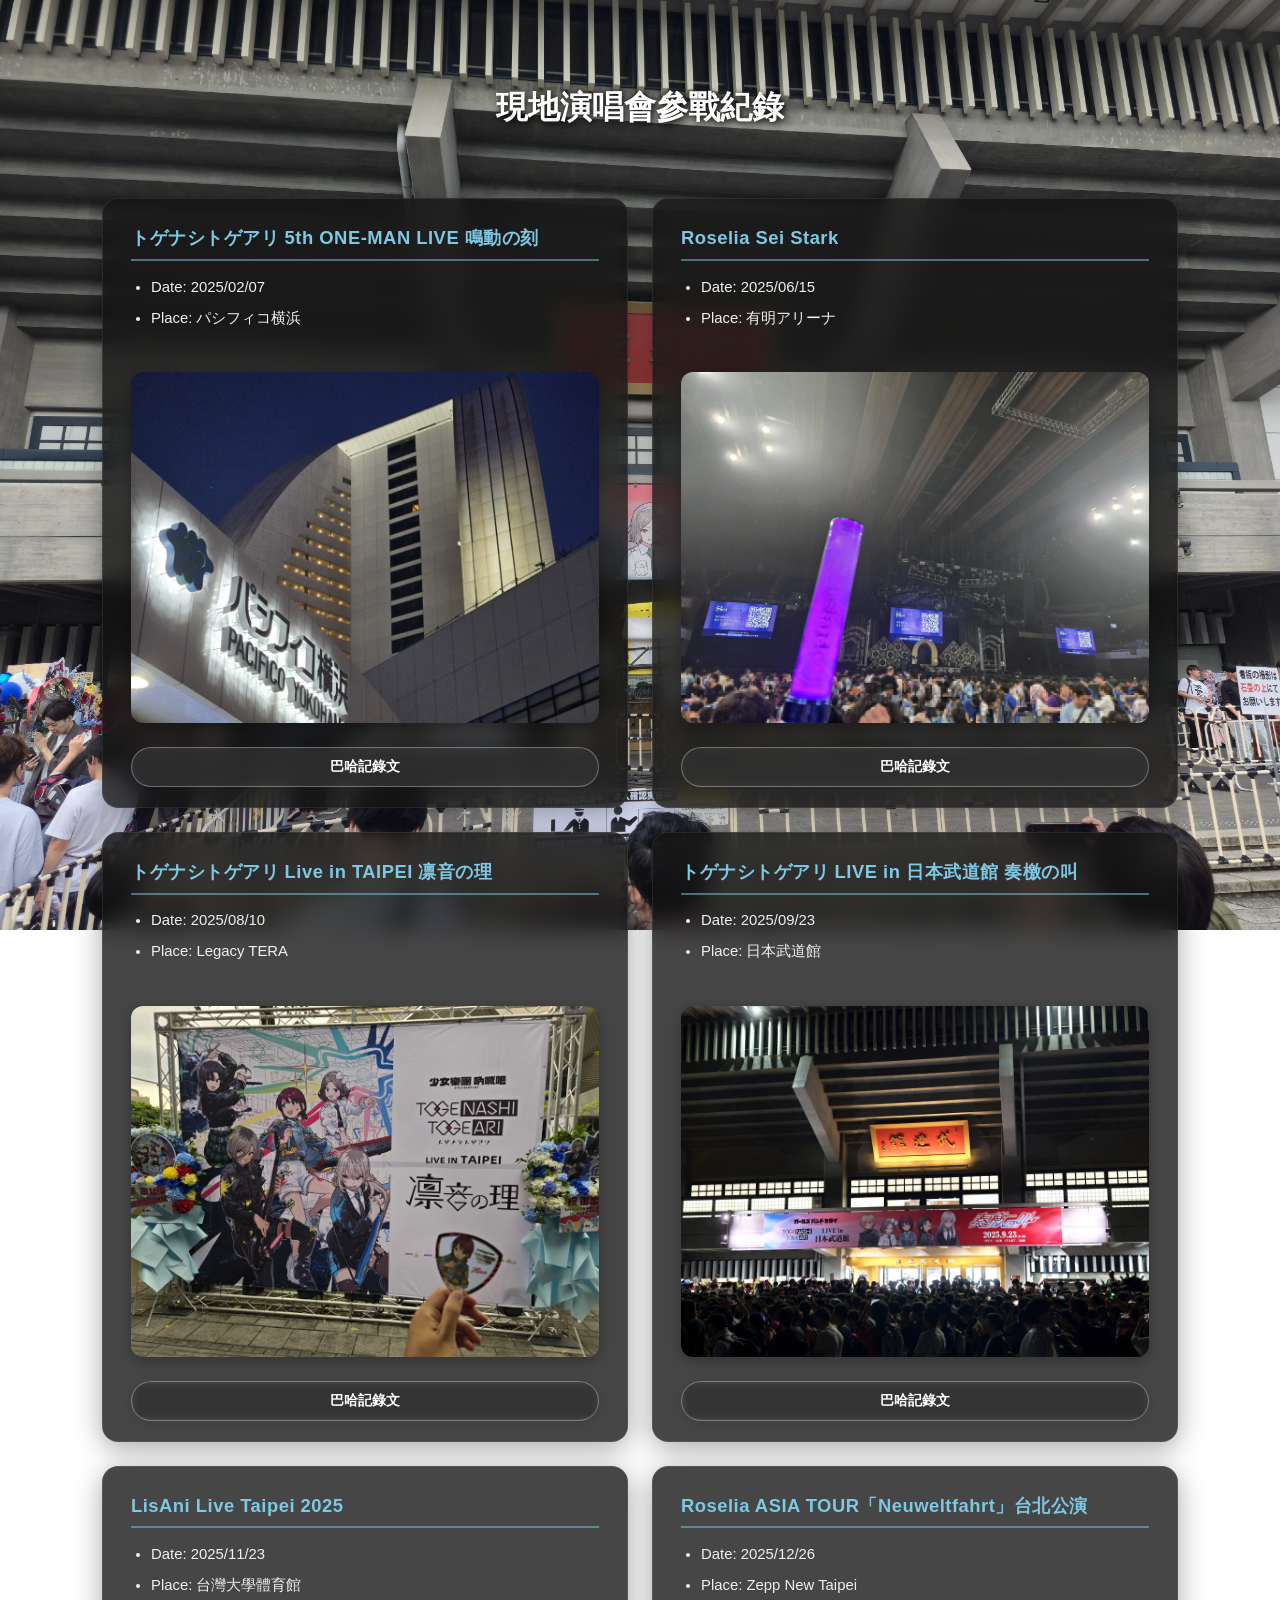
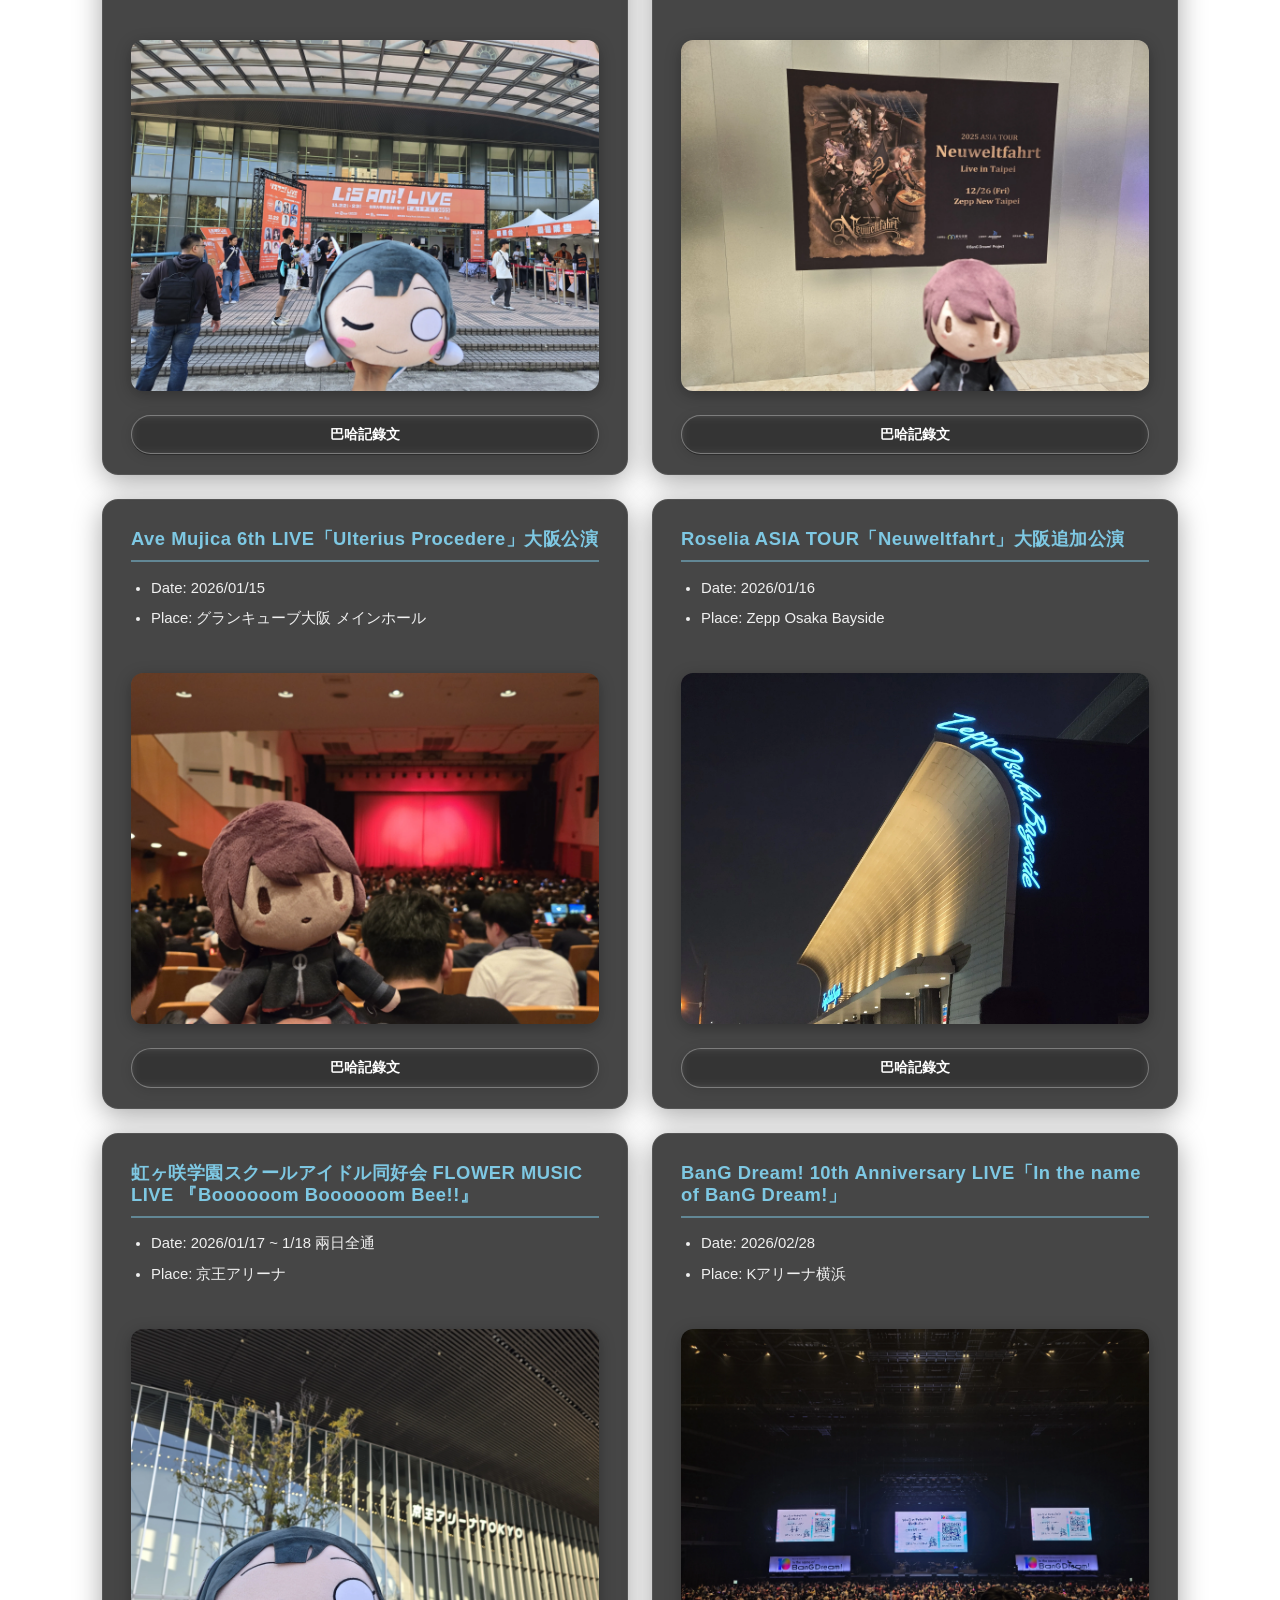
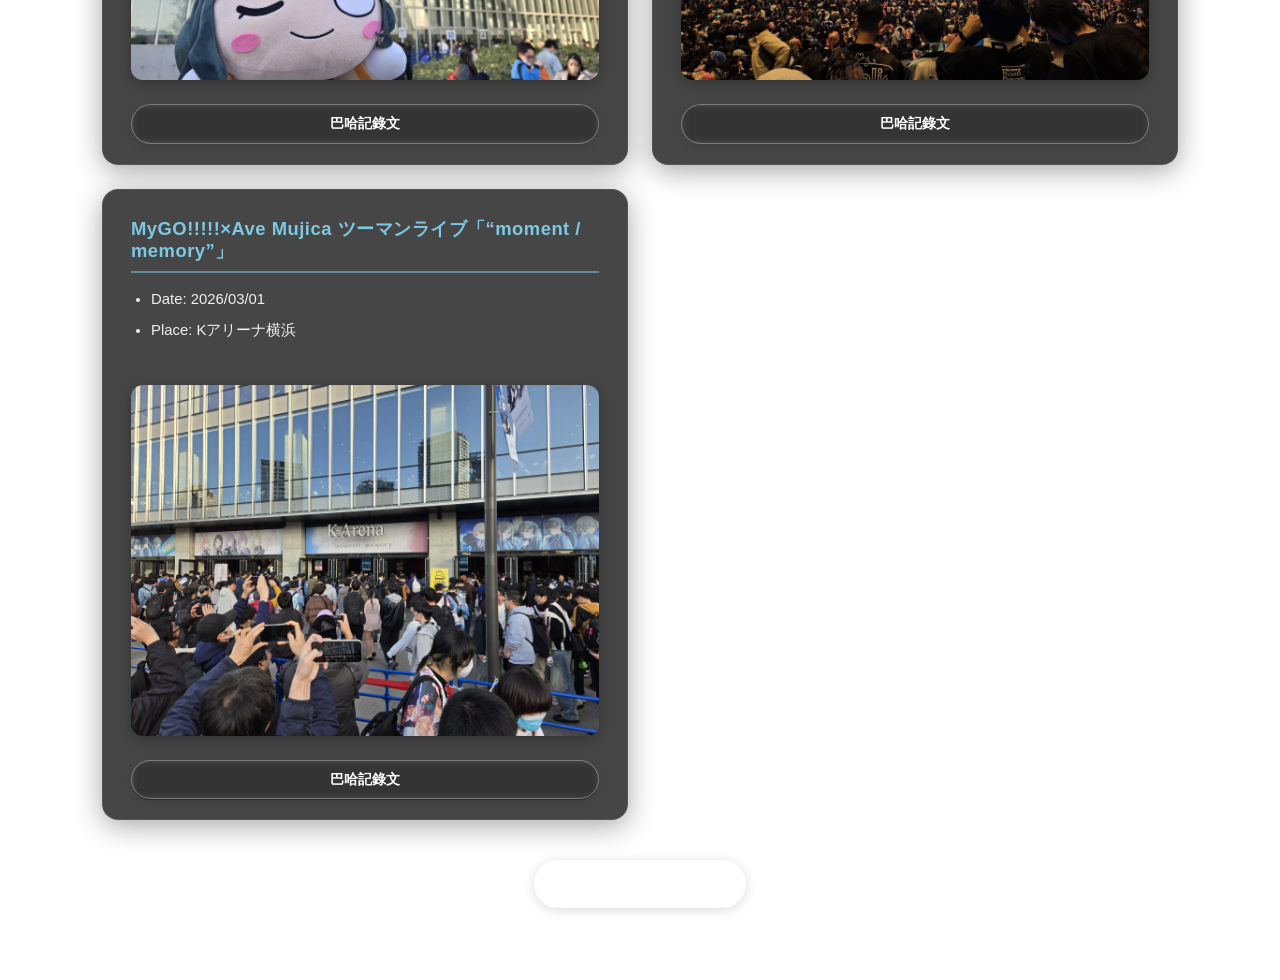
==== commit a8dcde55: "Update Live" ====
--- a/docs/live.html
+++ b/docs/live.html
@@ -188,8 +188,8 @@
           <div style="text-align:center; margin: 1.5rem 0;">
             <img src="/assets/live_pics/11.webp" alt="現地照片" class="live-photo">
           </div>
-          <a href="https://home.gamer.com.tw/artwork.php?sn=6280242" class="btn btn-outline-light btn-card">
-            巴哈記錄文（未完工）
+          <a href="https://home.gamer.com.tw/artwork.php?sn=6301195" class="btn btn-outline-light btn-card">
+            巴哈記錄文
           </a>
         </div>
       </div>
